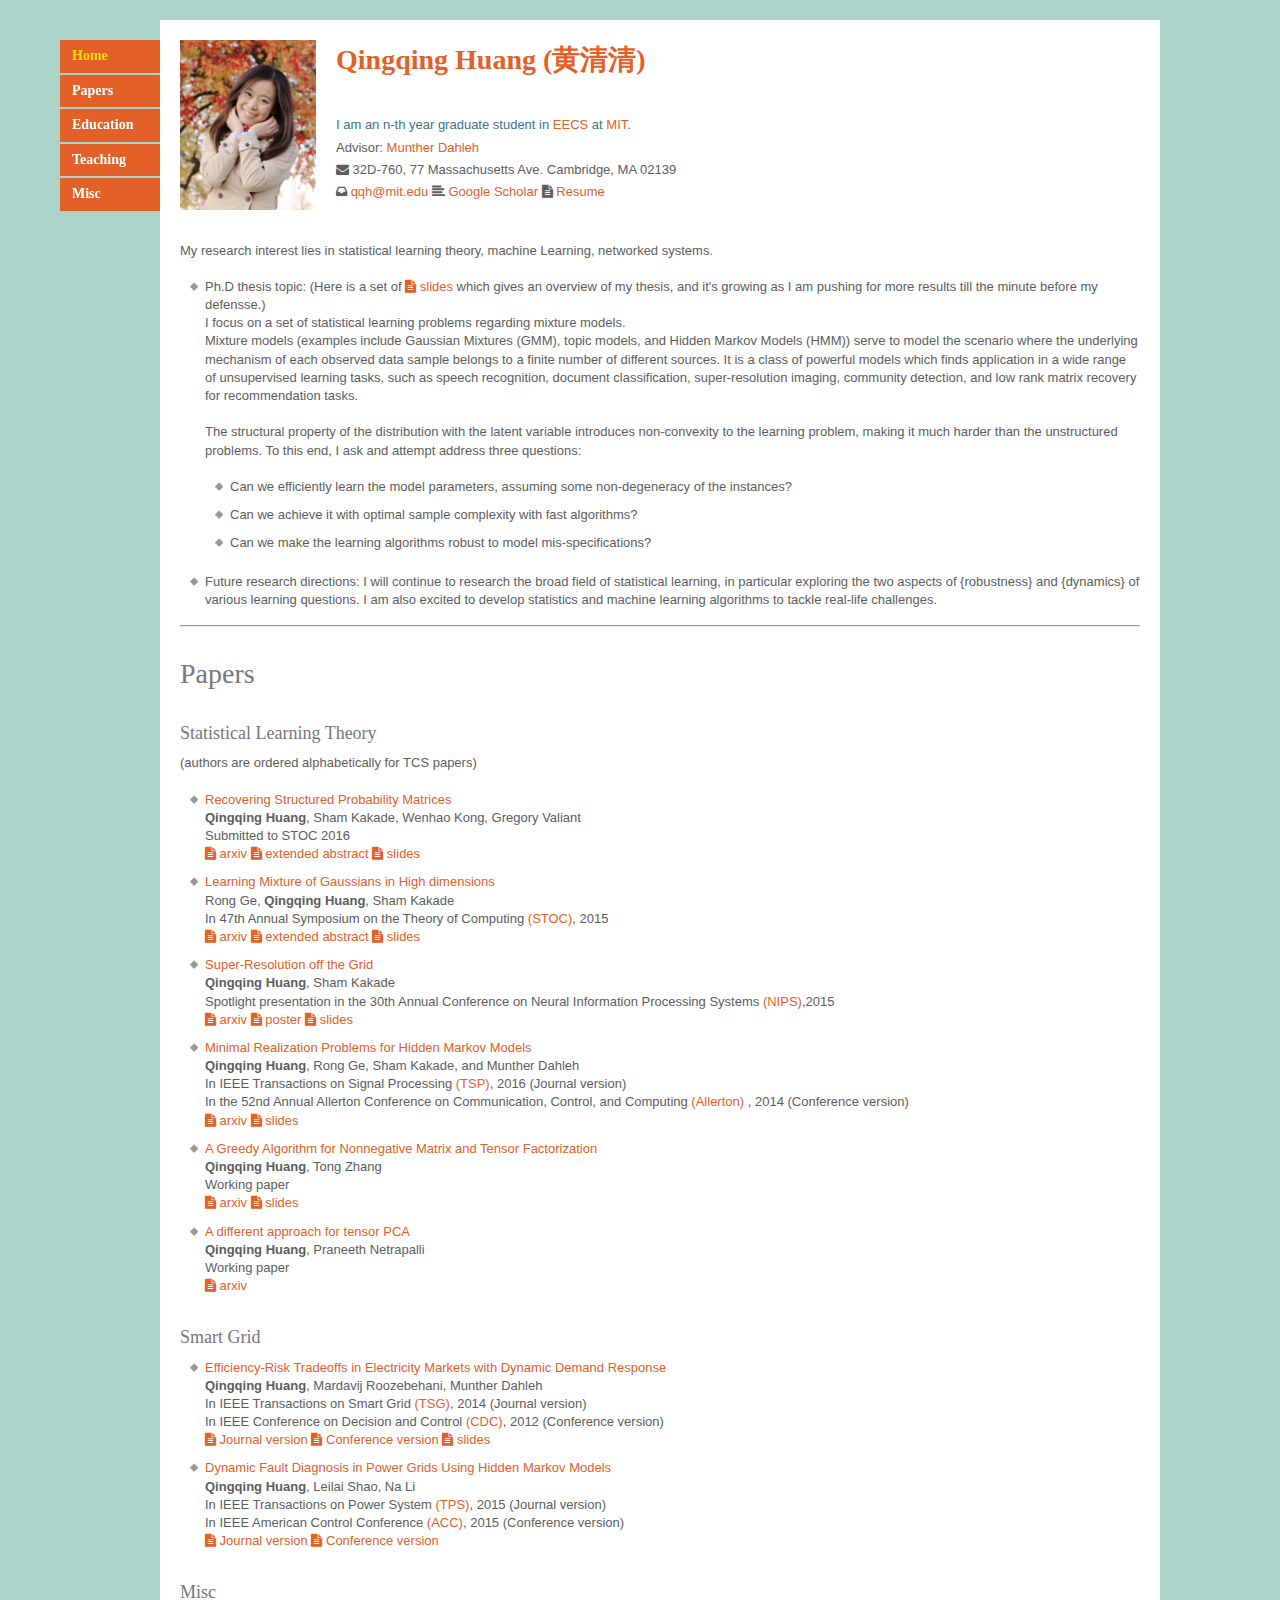
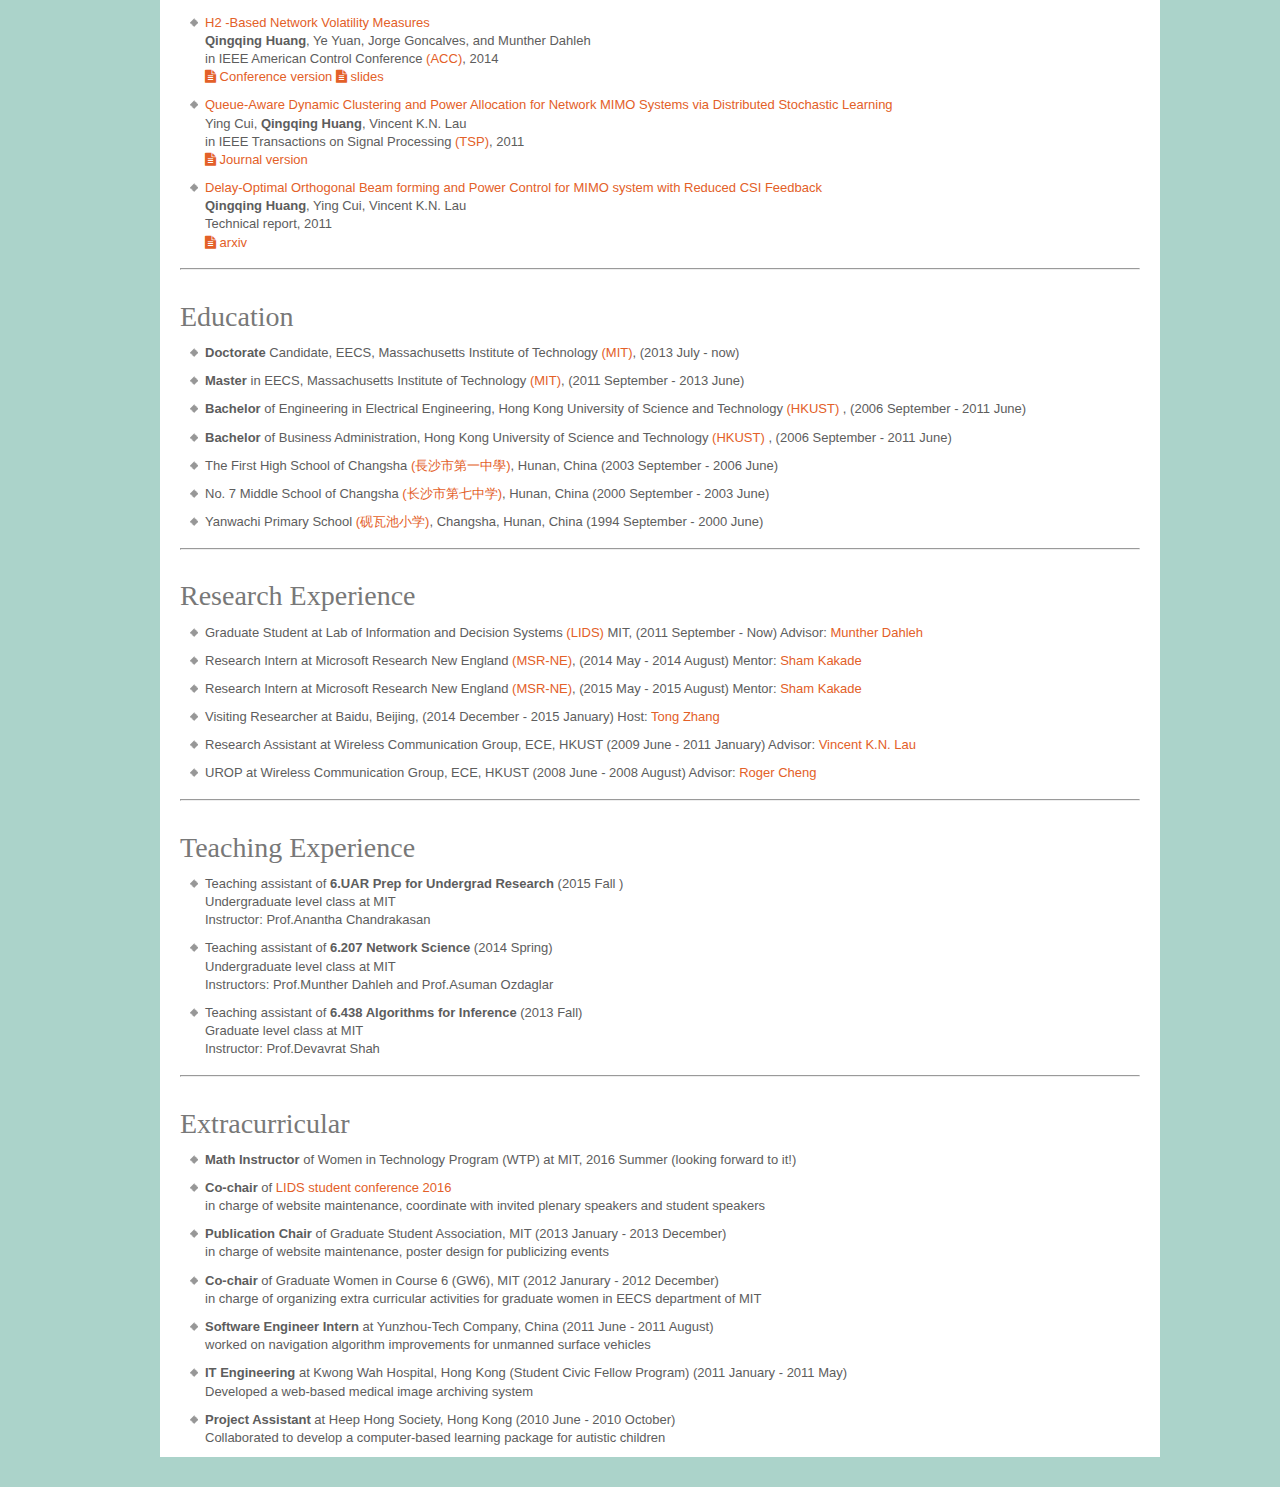
==== index.html @ 28fd4301 "q" ====
<!DOCTYPE HTML PUBLIC "-//W3C//DTD HTML 4.01//EN"
"http://www.w3.org/TR/html4/strict.dtd">
<html dir="LTR" lang="en">

<head>
<meta http-equiv="content-type" content="text/html; charset=UTF-8">
<title>Qingqing's Homepage</title>
<script type="text/javascript"></script>
<link rel="stylesheet" media="all" type="text/css"
      href="style.css">
<meta name="description" content="Qingqing Hang's homepage">
<!--[if lte IE 6]><link rel="stylesheet" media="screen" type="text/css" href="ie6.css"><![endif]-->
<link rel="stylesheet" href="https://maxcdn.bootstrapcdn.com/font-awesome/4.4.0/css/font-awesome.min.css">
</head>

<body>

<ol id="nav">
    <li><a class="selected" href="./index.html" title="Home">Home</a></li>
    <!-- <li><a href="#res" title="Research Interests">Research</a></li> -->
    <li><a href="#pub" title="Papers">Papers</a></li>
    <li><a href="#edu" title="Education">Education</a></li>
    <!--li><a href="#research" title="Research">Research</a></li-->
    <li><a href="#tea" title="Teaching">Teaching</a></li>
    <li><a href="#misc" title="misc">Misc</a></li>
</ol>

<div id="wrapper">

<div id="content">
  <a href="./img/mu-photo.jpg"><img id="head_photo" src="./img/mu-photo.jpg"/></a>

<div id="person_intro">
  <h1 id="name"><a href="http://qingqinghuang.github.io/" title="Qingqing's homepage"> Qingqing
	  Huang (黄清清) </a></h1>
  <br>
  </br>
<p>      <em> I am an n-th year graduate student in
  <a href="http://www.eecs.mit.edu">EECS</a> at
  <a href="http://web.mit.edu/">MIT</a>.
</em>
</p>
<p> Advisor: <a href="https://dahleh.lids.mit.edu/">Munther Dahleh</a>
<p> <i class="fa fa-envelope"></i> 32D-760, 77 Massachusetts Ave. Cambridge, MA 02139</p>
<p>
  <i class="fa fa-inbox"></i> <a href="mailto:qqh@mit.edu">qqh@mit.edu</a>
  <i class="fa fa-align-left"></i>
  <a href="https://scholar.google.com/citations?hl=en&user=yq90c58AAAAJ&view_op=list_works&sortby=pubdate">Google Scholar</a>
  <i class= "fa fa-file-text"></i>
  <a href="files/qq-cv-long-version.pdf">Resume</a>
  <br>
  <br>
  <!--i class="fa fa-github"></i> <a href="https://github.com/mli">Github</a-->
  <!--i class="fa fa-weibo"></i> <a href="http://weibo.com/mli65"> weibo</a-->
</p>
</div>

<div id="clear"></div>

<!--a name="about"></a>
    <h1> About me </h1-->

<div id="about">
   <br>
    My research interest lies in statistical learning theory, machine Learning, networked systems.
    <br><br>
    <ul>
<li>
Ph.D thesis topic:  (Here is a  set of <a href="files/qq_2016_specMix_slides.pdf">
      <i class="fa fa-file-text"></i> slides
    </a> which gives an overview of my thesis, and it's growing as I am pushing for more
    results till the minute before my defensse.)
 <br>
I focus on a set of statistical learning problems regarding mixture models.
 <br>
  Mixture models (examples include Gaussian Mixtures (GMM), topic models, and Hidden
  Markov Models (HMM)) serve to model the scenario where the underlying mechanism of each
  observed data sample belongs to a finite number of different sources.

  It is a class of powerful models which finds application in a wide range of unsupervised
  learning tasks, such as speech recognition, document classification, super-resolution
  imaging, community detection, and low rank matrix recovery for recommendation tasks.

<br><br>
  The structural property of the distribution with the latent variable introduces
  non-convexity to the learning problem, making it much harder than the unstructured
  problems.
To this end, I ask and attempt address three questions:
<ul>
  <br>
<li>Can we efficiently learn the model parameters, assuming some non-degeneracy of the instances?
  <li>Can we achieve it with optimal sample complexity with fast algorithms?
    <li>Can we make the learning algorithms robust to model mis-specifications?
</ul>

<li>
  Future research directions: I will continue to research the broad field of statistical learning,
  in particular exploring the two aspects of {robustness} and {dynamics} of various learning
  questions.  I am also excited to develop statistics and machine learning algorithms to tackle
  real-life challenges.
</ul>

</div>

<hr>


<a name="pub"></a>
<div id="publication">


<h1>Papers</h1>
<h2>Statistical Learning Theory</h2>
(authors are ordered alphabetically for TCS papers)

<br> <br>

<ul>
  <li>
    <a href="http://arxiv.org/">
     Recovering Structured Probability Matrices
    </a>
    <br>
    <b>Qingqing Huang</b>, Sham Kakade, Wenhao Kong, Gregory Valiant
    <br>
    Submitted to STOC 2016
    <br>
    <a href="files/rank_main_arxiv.pdf">
      <i class="fa fa-file-text"></i> arxiv
    </a>
    <a href="files/rank2-no-appendix.pdf">
      <i class="fa fa-file-text"></i> extended abstract
    </a>
    <a href="http://arxiv.org/abs/">
      <i class="fa fa-file-text"></i> slides
    </a>
  </li>

  <li>
    <a href="http://dl.acm.org/authorize.cfm?key=N98663">
     Learning Mixture of Gaussians in High dimensions
    </a>
    <br>
    Rong Ge, <b>Qingqing Huang</b>, Sham Kakade
    <br>
    In 47th Annual Symposium on the Theory of Computing <a href="http://acm-stoc.org/stoc2015/toc.html">(STOC)</a>, 2015
    <br>
    <a href="http://arxiv.org/abs/1503.00424">
      <i class="fa fa-file-text"></i> arxiv
    </a>
    <a href="files/gmm-stoc-camera.pdf">
      <i class="fa fa-file-text"></i> extended abstract
    </a>

    <a href="files/stoc-slides-gmm.pdf">
      <i class="fa fa-file-text"></i> slides
    </a>

  </li>

  <li>
    <a href="https://nips.cc/Conferences/2015/AcceptedPapers">
   Super-Resolution off the Grid
    </a>
    <br>
    <b>Qingqing Huang</b>, Sham Kakade
    <br>
    Spotlight presentation in the 30th Annual Conference on Neural Information Processing
    Systems <a href="https://nips.cc/Conferences/2016">(NIPS)</a>,2015
    <br>
    <a href="http://arxiv.org/abs/1509.07943">
      <i class="fa fa-file-text"></i> arxiv
    </a>
    <a href="files/NIPS_2015_Poster.pdf">
      <i class="fa fa-file-text"></i> poster
    </a>
    <a href="files/2015nips_slides.pdf">
      <i class="fa fa-file-text"></i> slides
    </a>
  </li>

  <li>
    <a href="http://ieeexplore.ieee.org/xpls/abs_all.jsp?arnumber=7028428&tag=1">
    Minimal Realization Problems for Hidden Markov Models
    </a>
    <br>
    <b>Qingqing Huang</b>, Rong Ge,  Sham Kakade, and Munther Dahleh
    <br>
        In IEEE Transactions on Signal
        Processing <a href="http://ieeexplore.ieee.org/xpl/RecentIssue.jsp?punumber=78">(TSP)</a>,
        2016 (Journal version)
<br>
     In the 52nd Annual Allerton Conference on Communication, Control, and
     Computing <a href="https://conf.papercept.net/conferences/scripts/rtf/ALLER14_ProgramAtAGlanceWeb.html">(Allerton)
     </a>, 2014 (Conference version)
    <br>
    <a href="http://arxiv.org/abs/1411.3698">
      <i class="fa fa-file-text"></i> arxiv
    </a>
    <a href="files/hmm_slides_v5_for_qq_short_pdf.pdf">
      <i class="fa fa-file-text"></i> slides
    </a>
  </li>

 <li>
    <a href="https://arxiv.org/">
    A Greedy Algorithm for Nonnegative Matrix and Tensor Factorization
    </a>
    <br>
    <b>Qingqing Huang</b>, Tong Zhang
    <br>
    Working paper
    <br>
    <a href="http://arxiv.org/abs/">
      <i class="fa fa-file-text"></i> arxiv
    </a>
    <a href="files/greedy-NMF-lids-split-anim.pdf">
      <i class="fa fa-file-text"></i> slides
    </a>
  </li>

  <li>
    <a href="https://arxiv.org/">
    A different approach for tensor PCA
    </a>
    <br>
    <b>Qingqing Huang</b>, Praneeth Netrapalli
    <br>
    Working paper
    <br>
    <a href="http://arxiv.org/abs/">
      <i class="fa fa-file-text"></i> arxiv
    </a>
  </li>

</ul>


<h2> Smart Grid </h2>
<ul>

 <li>
    <a href="http://arxiv.org/abs/1209.0229">
    Efficiency-Risk Tradeoffs in Electricity Markets with Dynamic Demand Response
    </a>
    <br>
    <b>Qingqing Huang</b>, Mardavij Roozebehani, Munther Dahleh
    <br>
    In  IEEE Transactions on Smart Grid <a href="http://ieeexplore.ieee.org/xpl/RecentIssue.jsp?punumber=5165411">(TSG)</a>, 2014 (Journal version)
    <br>
    In IEEE Conference on Decision and Control <a href="http://www.ieeecss.org/CAB/conferences/cdc2012/">(CDC)</a>, 2012 (Conference version)
    <br>
    <a href="http://ieeexplore.ieee.org/xpl/articleDetails.jsp?arnumber=6965601&newsearch=true&queryText=Qingqing%20Huang">
      <i class="fa fa-file-text"></i> Journal version
    </a>
    <a href="http://ieeexplore.ieee.org/xpl/articleDetails.jsp?arnumber=6426021&newsearch=true&queryText=Qingqing%20Huang">
      <i class="fa fa-file-text"></i> Conference version
    </a>
    <a href="files/cdc2012_tradeoff_modified_2013_oct.pdf">
      <i class="fa fa-file-text"></i> slides
    </a>
  </li>

<li>
    <a href="http://ieeexplore.ieee.org/xpl/articleDetails.jsp?arnumber=7177136&newsearch=true&queryText=Qingqing%20Huang">
    Dynamic Fault Diagnosis in Power Grids Using Hidden Markov Models
    </a>
    <br>
    <b>Qingqing Huang</b>, Leilai Shao, Na Li
    <br>
    In  IEEE Transactions on Power System <a href="http://ieeexplore.ieee.org/xpl/RecentIssue.jsp?punumber=59">(TPS)</a>, 2015 (Journal version)
    <br>
    In IEEE American Control Conference <a href="http://acc2015.a2c2.org/">(ACC)</a>, 2015 (Conference version)
    <br>
    <a href="http://ieeexplore.ieee.org/xpl/articleDetails.jsp?arnumber=7177136&newsearch=true&queryText=Qingqing%20Huang">
      <i class="fa fa-file-text"></i> Journal version
    </a>
    <a href="http://ieeexplore.ieee.org/xpls/abs_all.jsp?arnumber=7172125&tag=1">
      <i class="fa fa-file-text"></i> Conference version
    </a>
  </li>
</ul>

<h2> Misc </h2>
<ul>
<li>
    <a href="http://ieeexplore.ieee.org/xpls/abs_all.jsp?arnumber=6859249">
    H2 -Based Network Volatility Measures
    </a>
    <br>
    <b>Qingqing Huang</b>, Ye Yuan, Jorge Goncalves, and Munther Dahleh
    <br>
    in  IEEE American Control Conference <a href="http://acc2014.a2c2.org/"> (ACC)</a>, 2014
    <br>
    </a>
    <a href="http://ieeexplore.ieee.org/xpls/abs_all.jsp?arnumber=6859249">
      <i class="fa fa-file-text"></i> Conference version
    </a>
    <a href="files/H2_informs_presen_v1.pdf">
      <i class="fa fa-file-text"></i> slides
    </a>
  </li>

<li>
    <a href="http://ieeexplore.ieee.org/xpl/RecentIssue.jsp?punumber=78">
    Queue-Aware Dynamic Clustering and Power Allocation for Network MIMO Systems via Distributed Stochastic Learning
    </a>
    <br>
    Ying Cui, <b>Qingqing Huang</b>, Vincent K.N. Lau
    <br>
    in  IEEE Transactions on Signal Processing  <a href="http://ieeexplore.ieee.org/xpl/RecentIssue.jsp?punumber=78"> (TSP)</a>, 2011
    <br>
    <a href="http://ieeexplore.ieee.org/xpl/articleDetails.jsp?arnumber=5658162&newsearch=true&queryText=Qingqing%20Huang">
      <i class="fa fa-file-text"></i> Journal version
    </a>
  </li>

<li>
    <a href="https://arxiv.org/">
    Delay-Optimal Orthogonal Beam forming and Power Control for MIMO system with Reduced CSI Feedback
    </a>
    <br>
    <b>Qingqing Huang</b>, Ying Cui, Vincent K.N. Lau
    <br>
    Technical report, 2011
    <br>
    <a href="https://arxiv.org/">
      <i class="fa fa-file-text"></i> arxiv
    </a>
  </li>

</ul>
</div>

<!--%%%%%%%%%%%%%%%%%%%%%%%%%%%%%%-->
<hr>
<a name="edu"></a>
<div id="edu">
  <h1>Education</h1>

<ul>
<li> <b>Doctorate</b> Candidate, EECS, Massachusetts Institute of
Technology <a href="http://web.mit.edu/">(MIT)</a>, (2013 July - now) </li>
<li> <b>Master</b> in EECS,  Massachusetts Institute of Technology <a href="http://web.mit.edu/">(MIT)</a>, (2011 September -  2013 June) </li>
<li> <b>Bachelor</b> of Engineering in Electrical Engineering, Hong Kong University of Science and
  Technology <a href="http://www.ust.hk/">(HKUST) </a>, (2006 September - 2011 June) </li>
<li> <b>Bachelor</b> of Business Administration, Hong Kong University of Science and
  Technology <a href="http://www.ust.hk/">(HKUST) </a>, (2006 September - 2011 June) </li>
<li> The First High School of
Changsha <a href="https://en.wikipedia.org/wiki/First_High_School_of_Changsha">(長沙市第一中學)</a>,
Hunan, China (2003 September - 2006 June) </li>
<li> No. 7 Middle School of
Changsha <a href="http://baike.baidu.com/link?url=Zm100VGWMUFw_1aSWpwnxsl2UE1ACDmVEV5lnUfFij1FzQ8gryQTc6umRkgSWMKjh9SNosDqnogUpIvas8oL0q">(长沙市第七中学)</a>, Hunan, China (2000 September - 2003 June) </li>
<li> Yanwachi Primary
    School <a href="http://baike.baidu.com/link?url=tQRfsB8DYQ25FQWOVFQgCIwB8uKXf5atN0h38_9xCYa3HZNQPXxjYbVwkDiTAWwDlWBhxMaJGAJ9Ppos20b4xq">(砚瓦池小学)</a>, Changsha, Hunan, China (1994 September - 2000 June)</li>
</ul>


</div>


<hr>
<a name="research"></a>
<div id="research">
<h1>Research Experience</h1>
<ul>
  <li> Graduate Student at Lab of Information and Decision Systems <a href="https://lids.mit.edu/">(LIDS)</a> MIT, (2011
  September - Now) Advisor: <a href="https://dahleh.lids.mit.edu/">Munther Dahleh</a></li>
  <li> Research Intern at Microsoft Research New
 England <a href="http://research.microsoft.com/en-us/labs/newengland/">(MSR-NE)</a>, (2014 May -
 2014 August) Mentor: <a href= "http://homes.cs.washington.edu/~sham/"> Sham Kakade </a> </li>
  <li> Research Intern at Microsoft Research New
 England <a href="http://research.microsoft.com/en-us/labs/newengland/">(MSR-NE)</a>, (2015 May -
 2015 August) Mentor: <a href= "http://homes.cs.washington.edu/~sham/"> Sham Kakade </a> </li>
  <li> Visiting Researcher at Baidu, Beijing, (2014 December - 2015 January)
  Host: <a href="http://www.stat.rutgers.edu/home/tzhang/">Tong Zhang</a> </li>
  <li> Research Assistant at Wireless Communication Group, ECE, HKUST (2009 June - 2011 January) Advisor:
  <a href="http://www.ee.ust.hk/~eeknlau/HKUST-Office-HomePage/HKUST_Home.html">Vincent K.N. Lau </a>  </li>
  <li> UROP at Wireless Communication Group, ECE, HKUST (2008 June - 2008 August) Advisor:
  <a href="http://www.ece.ust.hk/ece.php/profile/facultydetail/eecheng">Roger Cheng </a>  </li>
</ul>
</div>


<hr>
<a name="tea"></a>
<div id="teaching">
    <h1>Teaching Experience</h1>

    <ul>
      <li>
       Teaching assistant of <b>6.UAR Prep for Undergrad Research</b> (2015 Fall )
       <br>
       Undergraduate level class at MIT
       <br>
       Instructor: Prof.Anantha Chandrakasan
      </li>

      <li>
       Teaching assistant of <b>6.207 Network Science</b> (2014 Spring)
       <br>
       Undergraduate level class at MIT
       <br>
       Instructors:  Prof.Munther Dahleh and Prof.Asuman Ozdaglar
      </li>

      <li>
        Teaching assistant of <b>6.438 Algorithms for Inference</b> (2013 Fall)
        <br>
       Graduate level class at MIT
       <br>
       Instructor: Prof.Devavrat Shah
      </li>

      </li>
    </ul>
    <div id="clear"></div>
</div>


<hr>
<a name="misc"></a>
<div id="misc">
<h1>Extracurricular</h1>
<ul>
  <li> <b>Math Instructor </b> of Women in Technology Program (WTP) at MIT, 2016 Summer (looking
    forward to it!)
    </li>
  <li> <b>Co-chair</b> of <a href="http://lidsconf.mit.edu/2016/">LIDS student conference 2016</a>
  <br> in charge of website maintenance, coordinate with invited plenary speakers and student
  speakers
   </li>
  <li> <b>Publication Chair</b> of Graduate Student Association, MIT (2013 January - 2013 December)
    <br>
    in charge of website maintenance, poster design for publicizing events
  </li>
  <li>
    <b>Co-chair</b> of Graduate Women in Course 6 (GW6), MIT (2012 Janurary - 2012 December)
    <br>
    in charge of organizing extra curricular activities for graduate women in EECS department of MIT
  </li>
  <li>
    <b>Software Engineer Intern</b> at  Yunzhou-Tech Company, China (2011 June - 2011 August)
    <br>
   worked on navigation algorithm improvements for unmanned surface vehicles
  </li>
  <li>
    <b>IT Engineering</b> at Kwong Wah Hospital, Hong Kong (Student Civic Fellow Program) (2011 January - 2011 May)
    <br>
    Developed a web-based medical image archiving system
  </li>
  <li>
    <b>Project Assistant</b> at Heep Hong Society, Hong Kong (2010 June - 2010 October)
   <br>
    Collaborated to develop a computer-based learning package for autistic children
</li>
</ul>
</div>



</div>

</body>
</html>
---- style.css ----
/* GLOBA   L TAG DECLARATIONS */
@import url(reset.css);

body {
/* background: #242D36 url(images/background.jpg) no-repeat 0 180px; */
    /* width: 1200px; */
    background: #ABD3CA;
    line-height: 1.4;
    left: 0px;
    font-family: Verdana,Helvetica, Arial, sans-serif;
    color: #5d5d5d;
    font-size: 13px;
    /* height: 2000px; */
}


em {
/*    font-weight: bold;*/
    color: #3c738c;
    font-style:normal;
}

p {
    padding: 0 0 4px 0;
}

#wrapper {
    position: absolute;
    left: 160px;
    width: 1000px;
    padding-bottom: 30px;
}

#nav {
   /* font-family: 'Lucida Grande', 'Lucida Sans Unicode', 'Lucida Sans',*/
       /* Corbel, Arial, Helvetica, sans-serif; */
    font-family: Georgia, Times, "Times New Roman", serif;
    position:  fixed;
    top: 40px;
    /* left: 860px; */
    left: 60px; 		/*1060*/
    width: 100px;
    font-size: 14px;
    font-weight: bold;
}

#nav li {
    margin-bottom: 2px;
}

#nav a {
    display: block;
    padding: 6px 12px 7px;
    color: #fff;
    background-color: #e36028;
    text-decoration: none;
}

#nav a:hover {
    color: #ffde00;
    /* background-color: #242d36 ; */
}
#nav a.selected {
    color: #ffde00;
}


/* content */
#content {
    margin-top: 20px;
    padding: 20px 20px 0px 20px;
    background-color: #fff;
}

#content a {
    background-color: #fff;
    text-decoration: none;
    color: #e36028;
}

#content a:hover {
    color: #ffde00;
    /* background-color: #2eabea; */
    background-color: #fff;
    text-decoration: underline;
}


h1, h2, h3, h4, h5, h6 {
    font-family: Georgia, Times, "Times New Roman", serif;
    color: #787878;
    font-weight: normal;
}

h1#fff {
    margin-top: 20px;
    font-size: 32px;
    /* line-height: 500px; */
    height: 30px;
    /* overflow: hidden; */
    position: absolute;
    padding: 0px 0 0 0;
}

h1#fff a {
	/* display: block; */
    /* height: 30px; */
    /* background: transparent url(img/title.png) no-repeat;% top right; */
    padding: 0 0 0 0px;
    color: #fff;

    text-decoration: none;
}

h1#name {
    font-weight: bold;
    height: 30px;
    padding: 0px 0 0 0;
}

h1 {
    font-size: 28px;
    padding: 20px 0 8px 0;
    /* margin-bottom: 3px; */
}

h2 {
    font-size: 18px;
    padding: 20px 0 8px 0;
   /* margin-bottom: 3px; */
}

#content ul {
    list-style-image:url(img/dot2.png);
    padding-left: 25px;
}

#content ul li {
    padding-bottom: 10px;
    }
#head_photo {
    padding: 0px 10px 0 0;
    height: 170px;
    float: left;
    %background: transparent url(img/head.jpg) no-repeat;
}

#person_intro {
    padding: 0px 0 0 10px;
    width : 650px;
    float:left;
}

#person_intro h1 {
    padding: 0px 0 10px;
}

#img {
    %color:#333;
    font-style:italic;
    margin: 8px 10px 0 0;
    padding: 0px 10px 2px 0px;
    float: left;
    text-align: center;
    %display: block;
}

#clear {
    clear: both;
}


#ta_course {
    float: left;
    text-align: center;
    padding: 10px 10px 10px 10px;
}


#design {
    padding: 15px 0 0 0;
    font-style:italic;
    color: #3c738c;
}

#design a {
    color: #eee;
    text-decoration: none;
}

#map {
    /* padding-top: 10px; */
    /* padding-left: 310px; */
    visibility:hidden;
}


#photowrapper {
    position: absolute;
    margin: 150px 0 0 0;
    width: 6500px;
}


#photohome {
    font-family: Georgia, Times, "Times New Roman", serif;
    font-size: 14px;
    font-weight: bold;
    position: fixed;
    width: 68px;
    top: 120px;
    left: 0px;
    /* height: 10px; */
}
#photohome a {
    text-decoration: none;
    display: block;
    padding: 5px 12px 5px;
    color: #fff;
    background-color: #3c738c;
    /* height: 4px;  */

}

#photohome a:hover {
    color: #ffde00;
    /* background-color: #242d36 ; */
}

#photo {
    color:#ccc;
    font-style:italic;
    float: left;
    text-align: right ;
}
---- ie6.css ----
/* These rules apply to Internet Explorer 6 and lower */

#wrapper {
	overflow: hidden;	
}

#photowrapper {
	/* overflow: hidden;	 */
}
/* navigation */
#nav {
  position: absolute;
}
#nav li {
	zoom: 1;
}
#nav li * {
	zoom: 1;
	margin-bottom: 0;
}
/* h1#fff span { */
/* 	overflow: hidden; */
/* } */

#photohome {
    
     position: absolute; 
     /* visibility:hidden; */
}
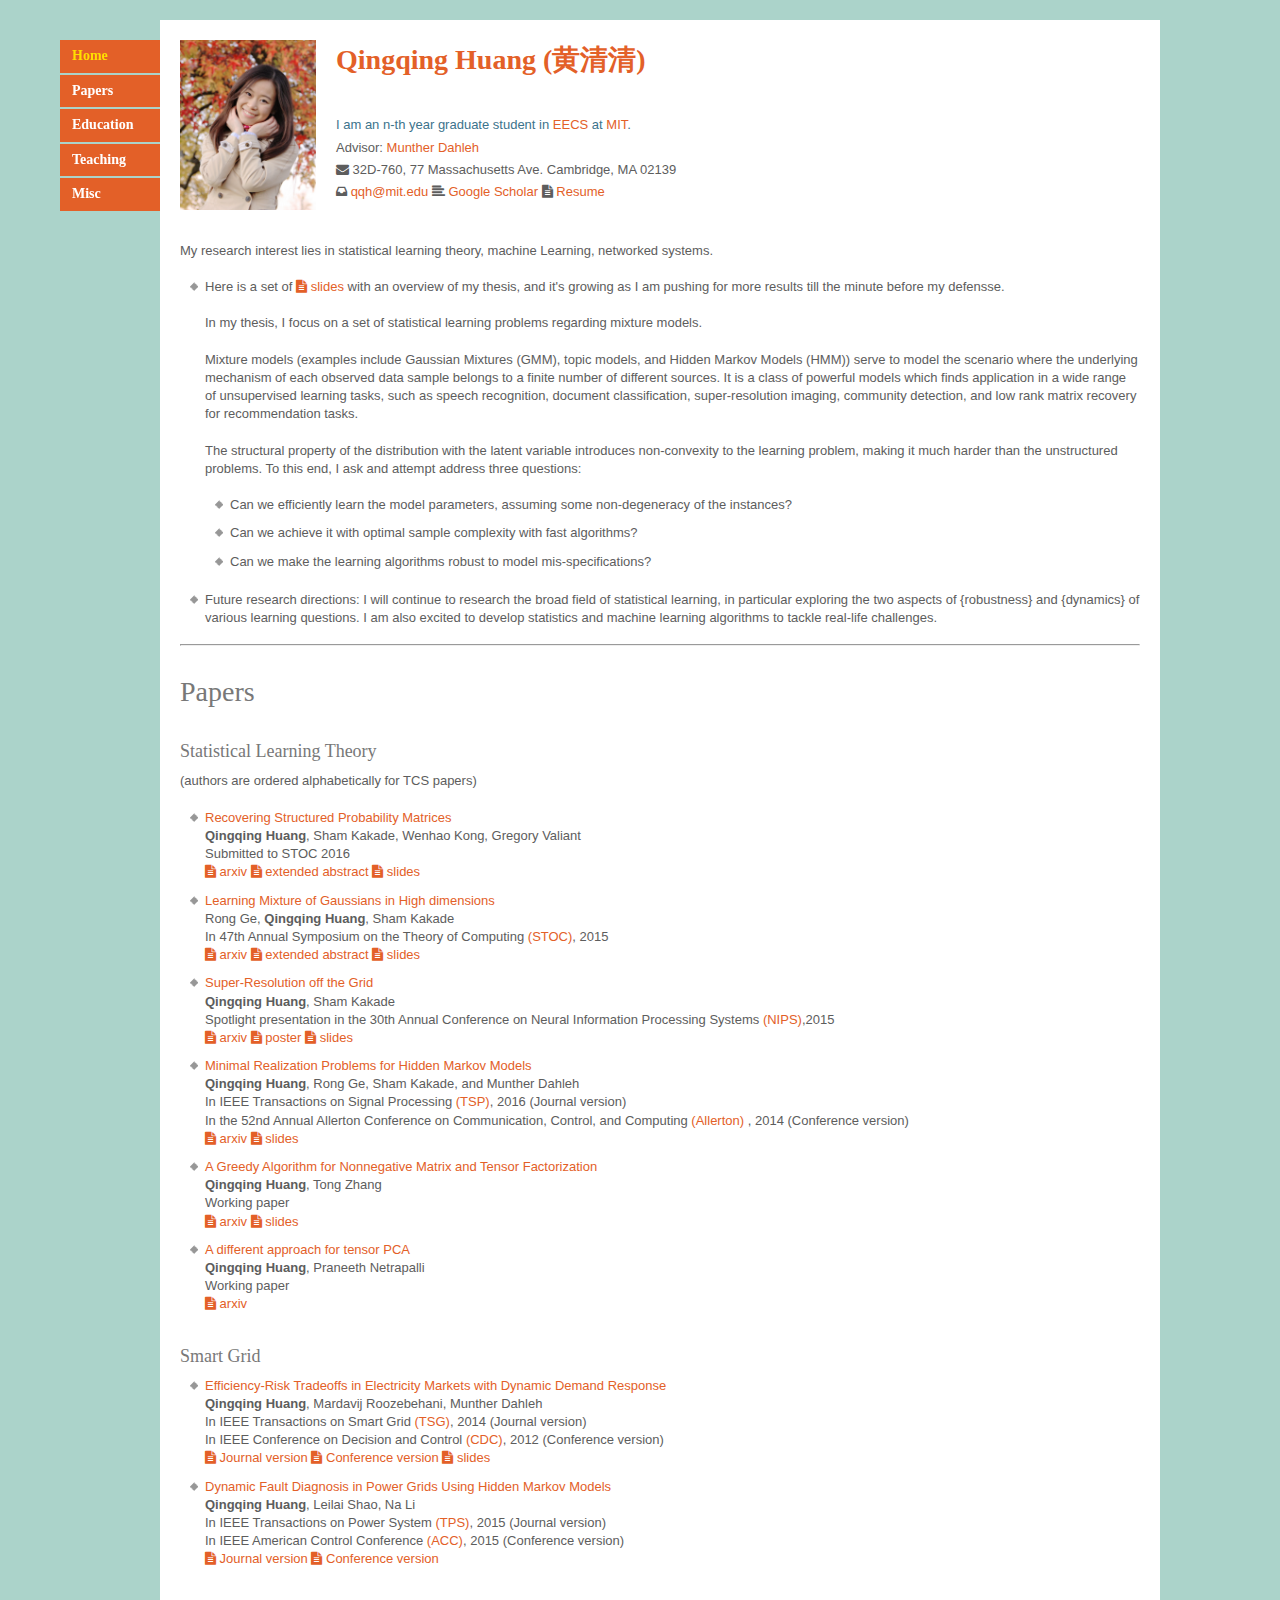
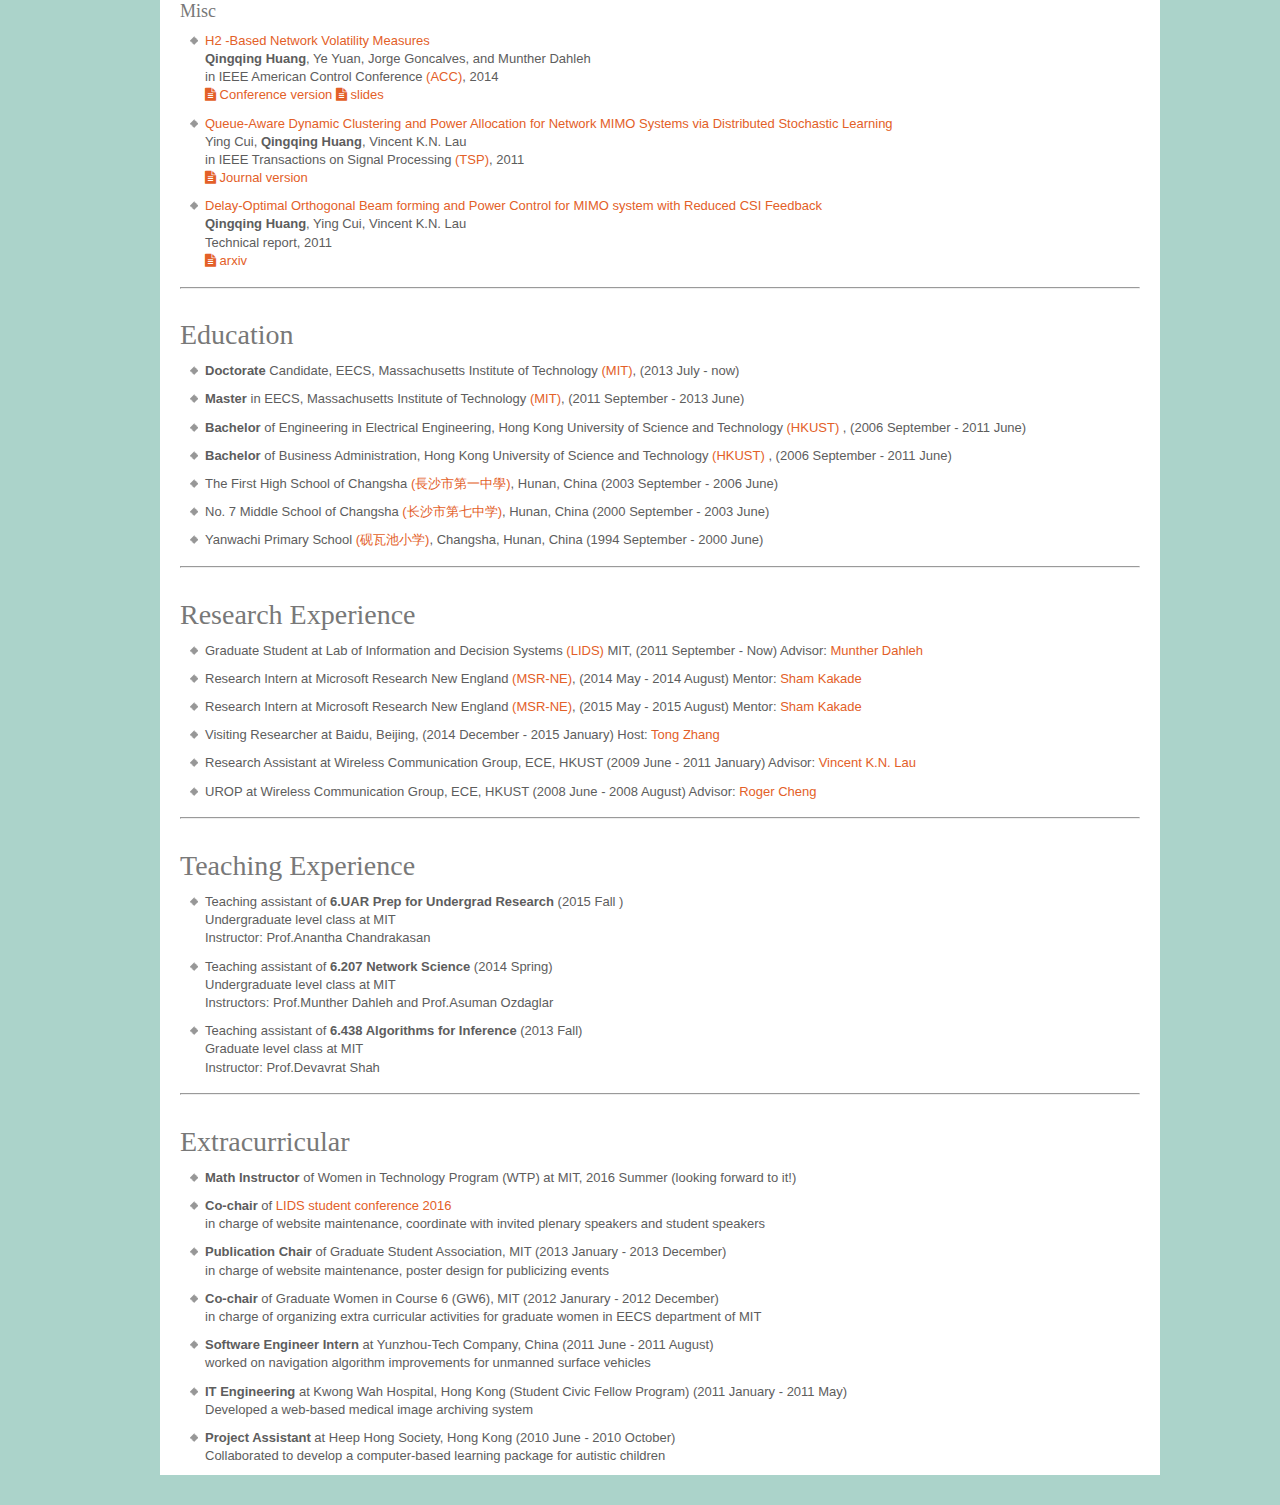
==== commit 60f3de99: "q" ====
--- a/index.html
+++ b/index.html
@@ -66,13 +66,13 @@
     <br><br>
     <ul>
 <li>
-Ph.D thesis topic:  (Here is a  set of <a href="files/qq_2016_specMix_slides.pdf">
-      <i class="fa fa-file-text"></i> slides
-    </a> which gives an overview of my thesis, and it's growing as I am pushing for more
-    results till the minute before my defensse.)
- <br>
-I focus on a set of statistical learning problems regarding mixture models.
- <br>
+Here is a  set of <a href="files/qq_2016_specMix_slides.pdf">
+      <i class="fa fa-file-text"></i> slides
+    </a> with an overview of my thesis, and it's growing as I am pushing for more results till the
+    minute before my defensse.
+ <br><br>
+In my thesis, I focus on a set of statistical learning problems regarding mixture models.
+ <br><br>
   Mixture models (examples include Gaussian Mixtures (GMM), topic models, and Hidden
   Markov Models (HMM)) serve to model the scenario where the underlying mechanism of each
   observed data sample belongs to a finite number of different sources.
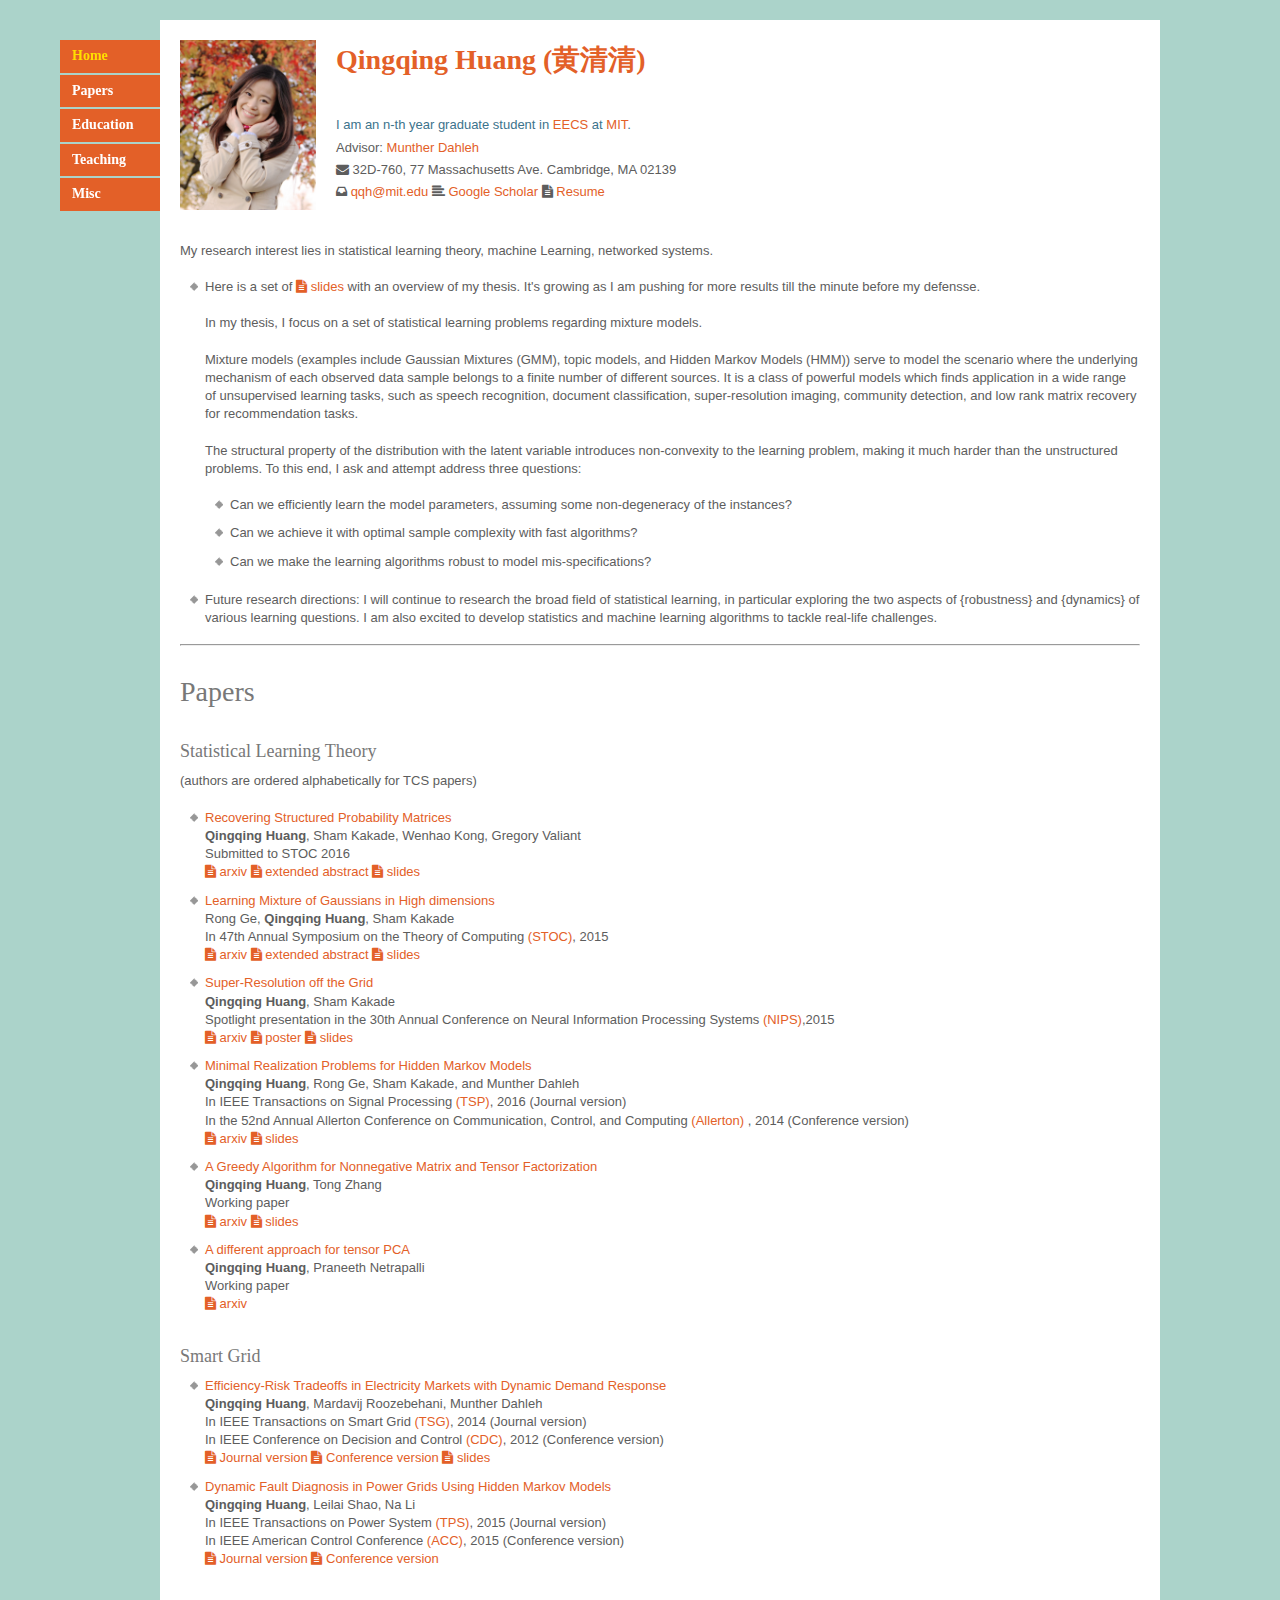
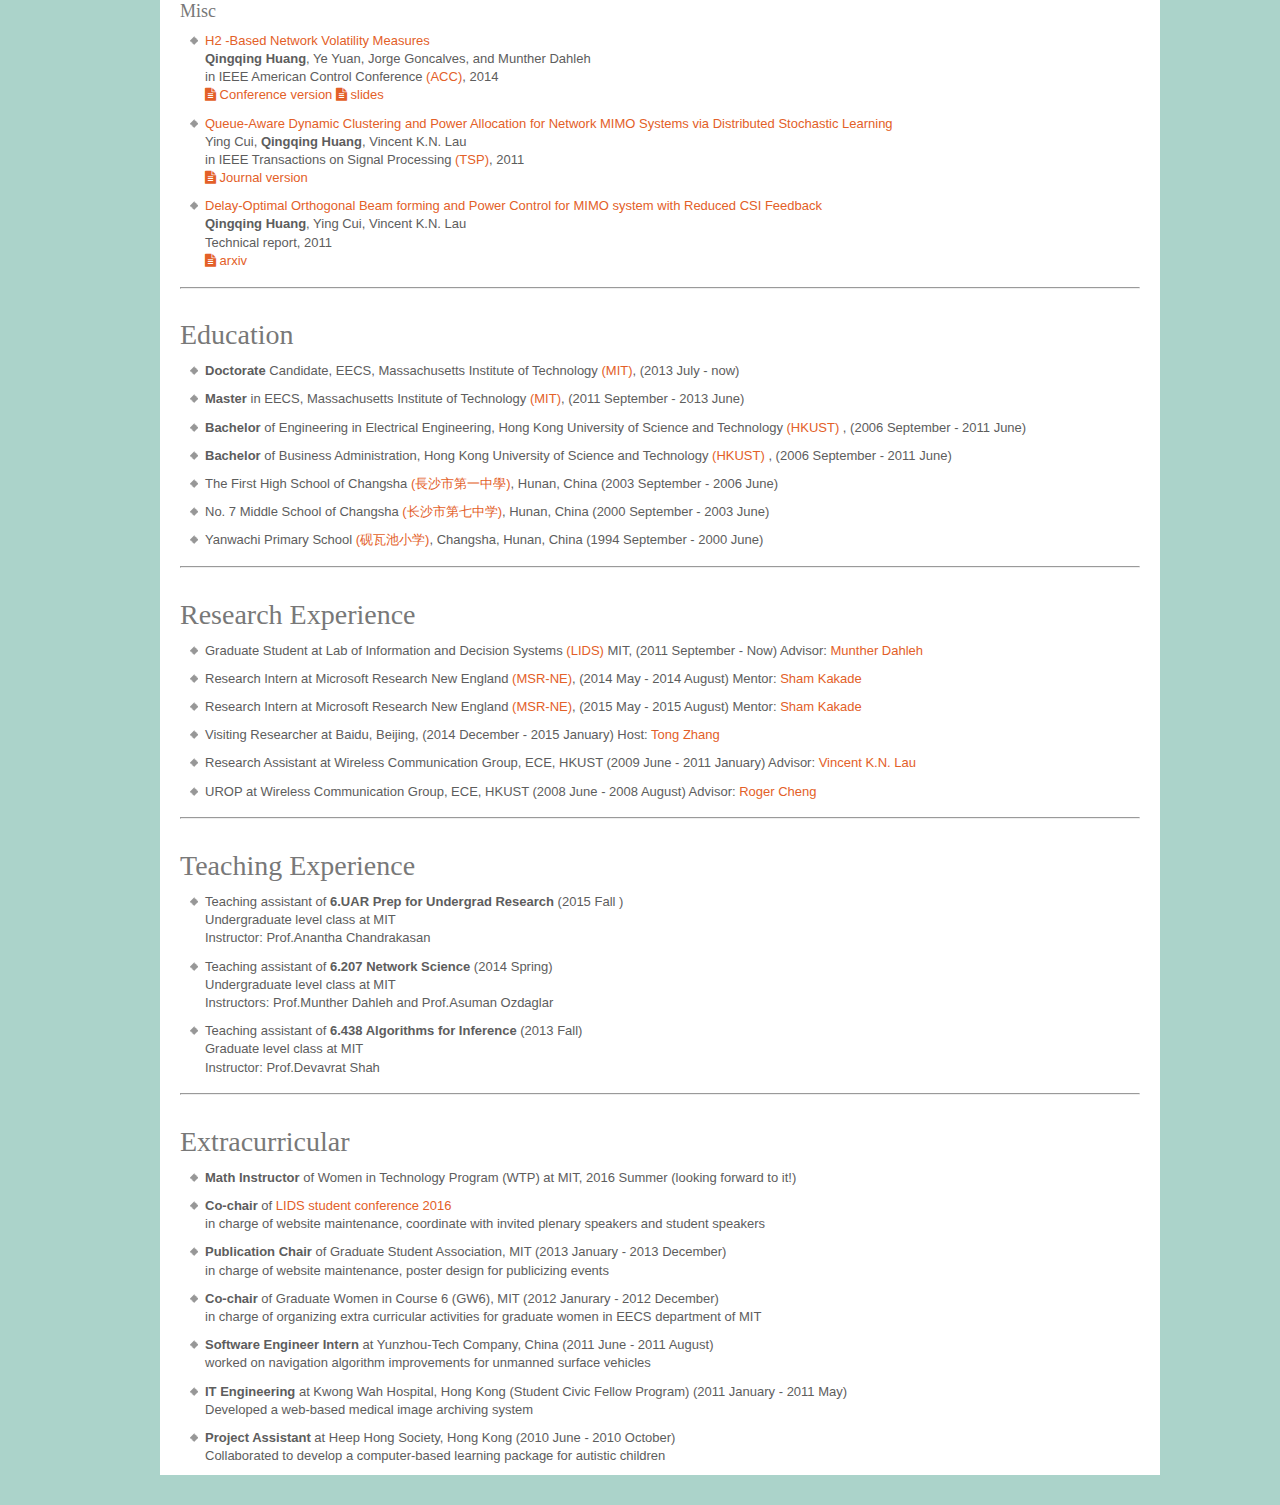
==== commit 22a2e5ba: "q" ====
--- a/index.html
+++ b/index.html
@@ -68,7 +68,7 @@
 <li>
 Here is a  set of <a href="files/qq_2016_specMix_slides.pdf">
       <i class="fa fa-file-text"></i> slides
-    </a> with an overview of my thesis, and it's growing as I am pushing for more results till the
+    </a> with an overview of my thesis. It's growing as I am pushing for more results till the
     minute before my defensse.
  <br><br>
 In my thesis, I focus on a set of statistical learning problems regarding mixture models.
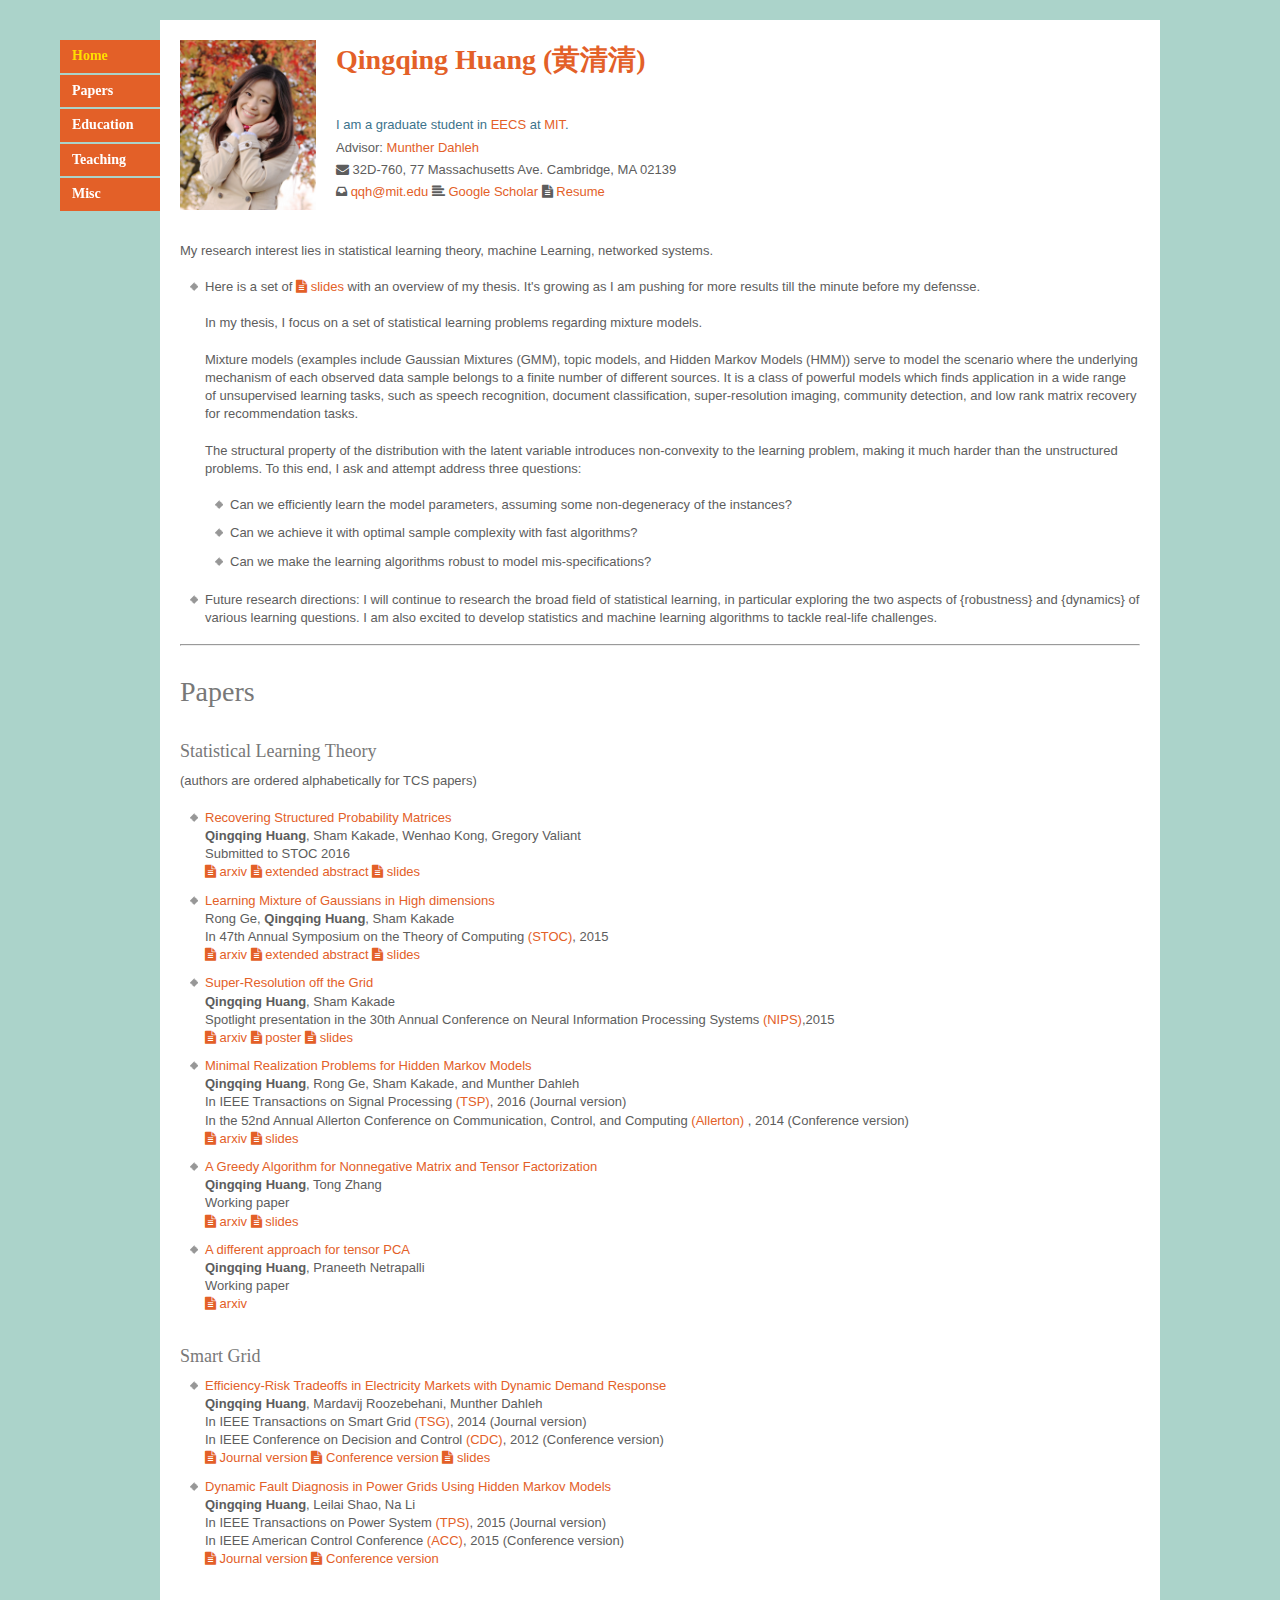
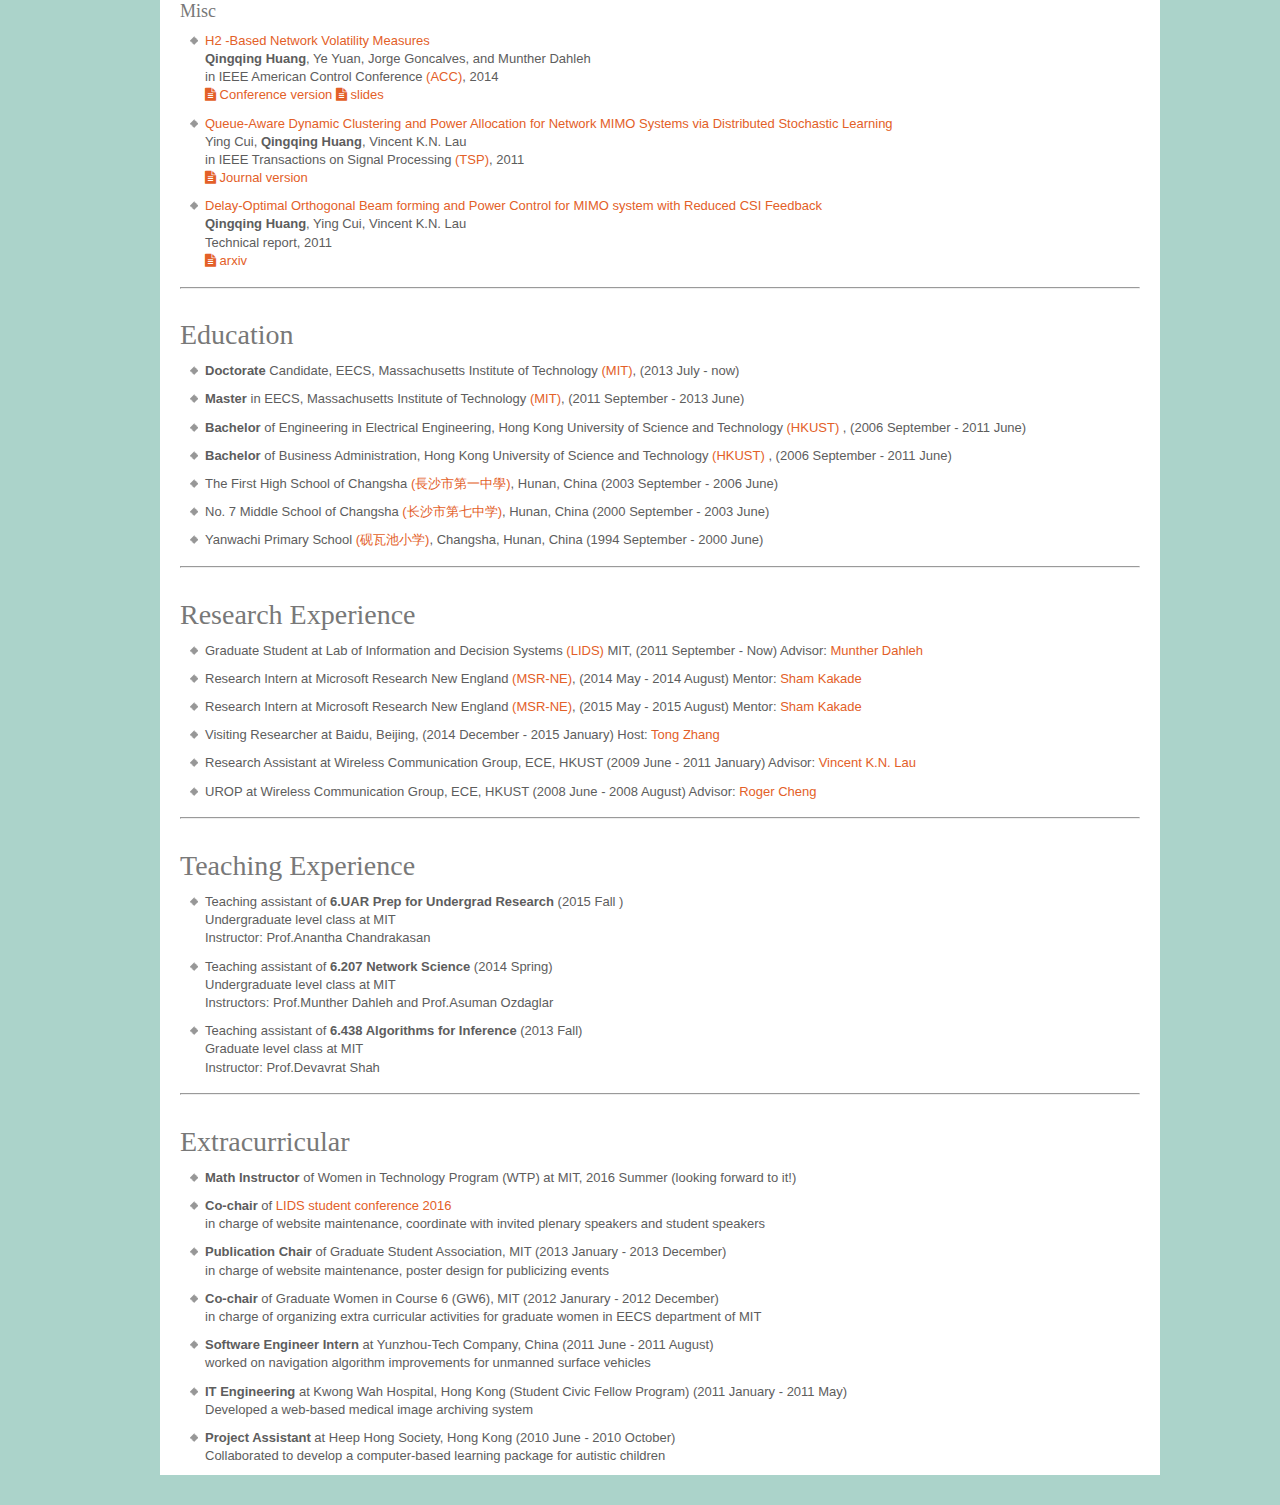
==== commit 304bb741: "Update index.html" ====
--- a/index.html
+++ b/index.html
@@ -35,7 +35,7 @@
 	  Huang (黄清清) </a></h1>
   <br>
   </br>
-<p>      <em> I am an n-th year graduate student in
+<p>      <em> I am a graduate student in
   <a href="http://www.eecs.mit.edu">EECS</a> at
   <a href="http://web.mit.edu/">MIT</a>.
 </em>
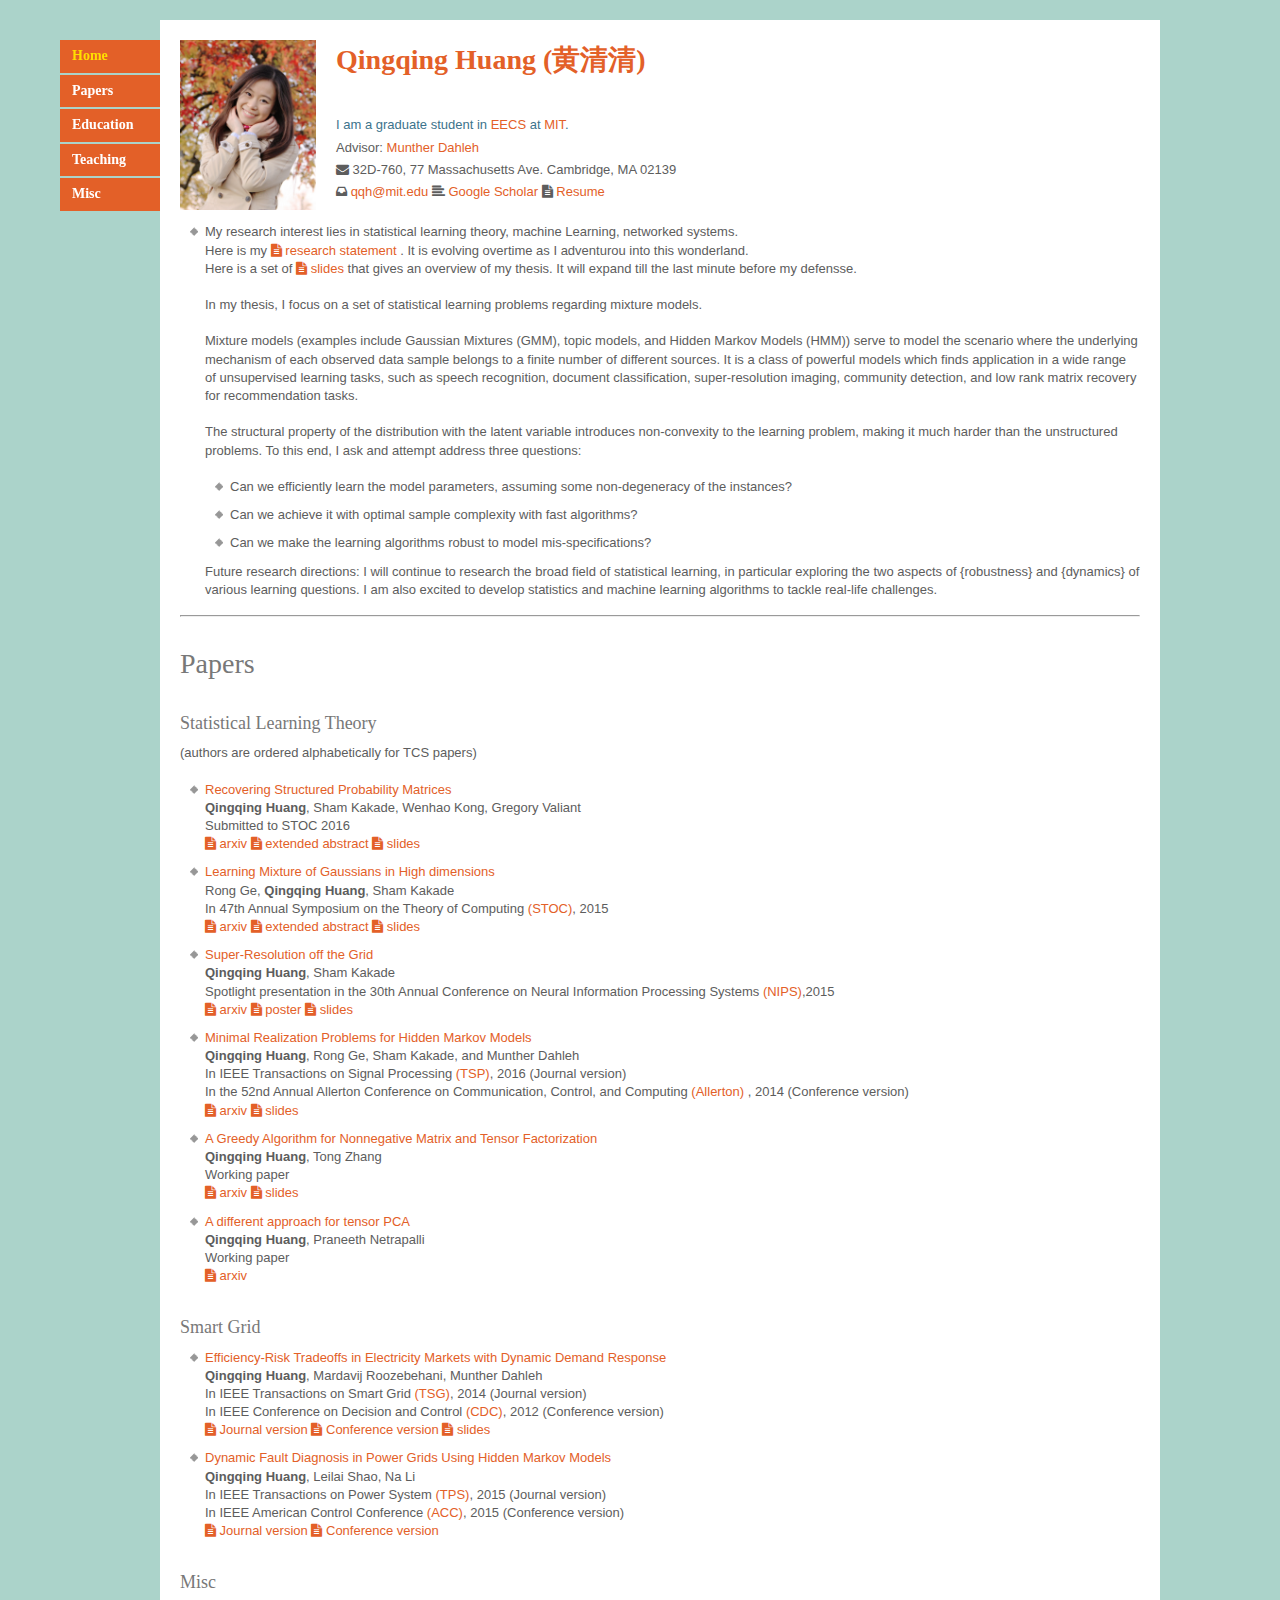
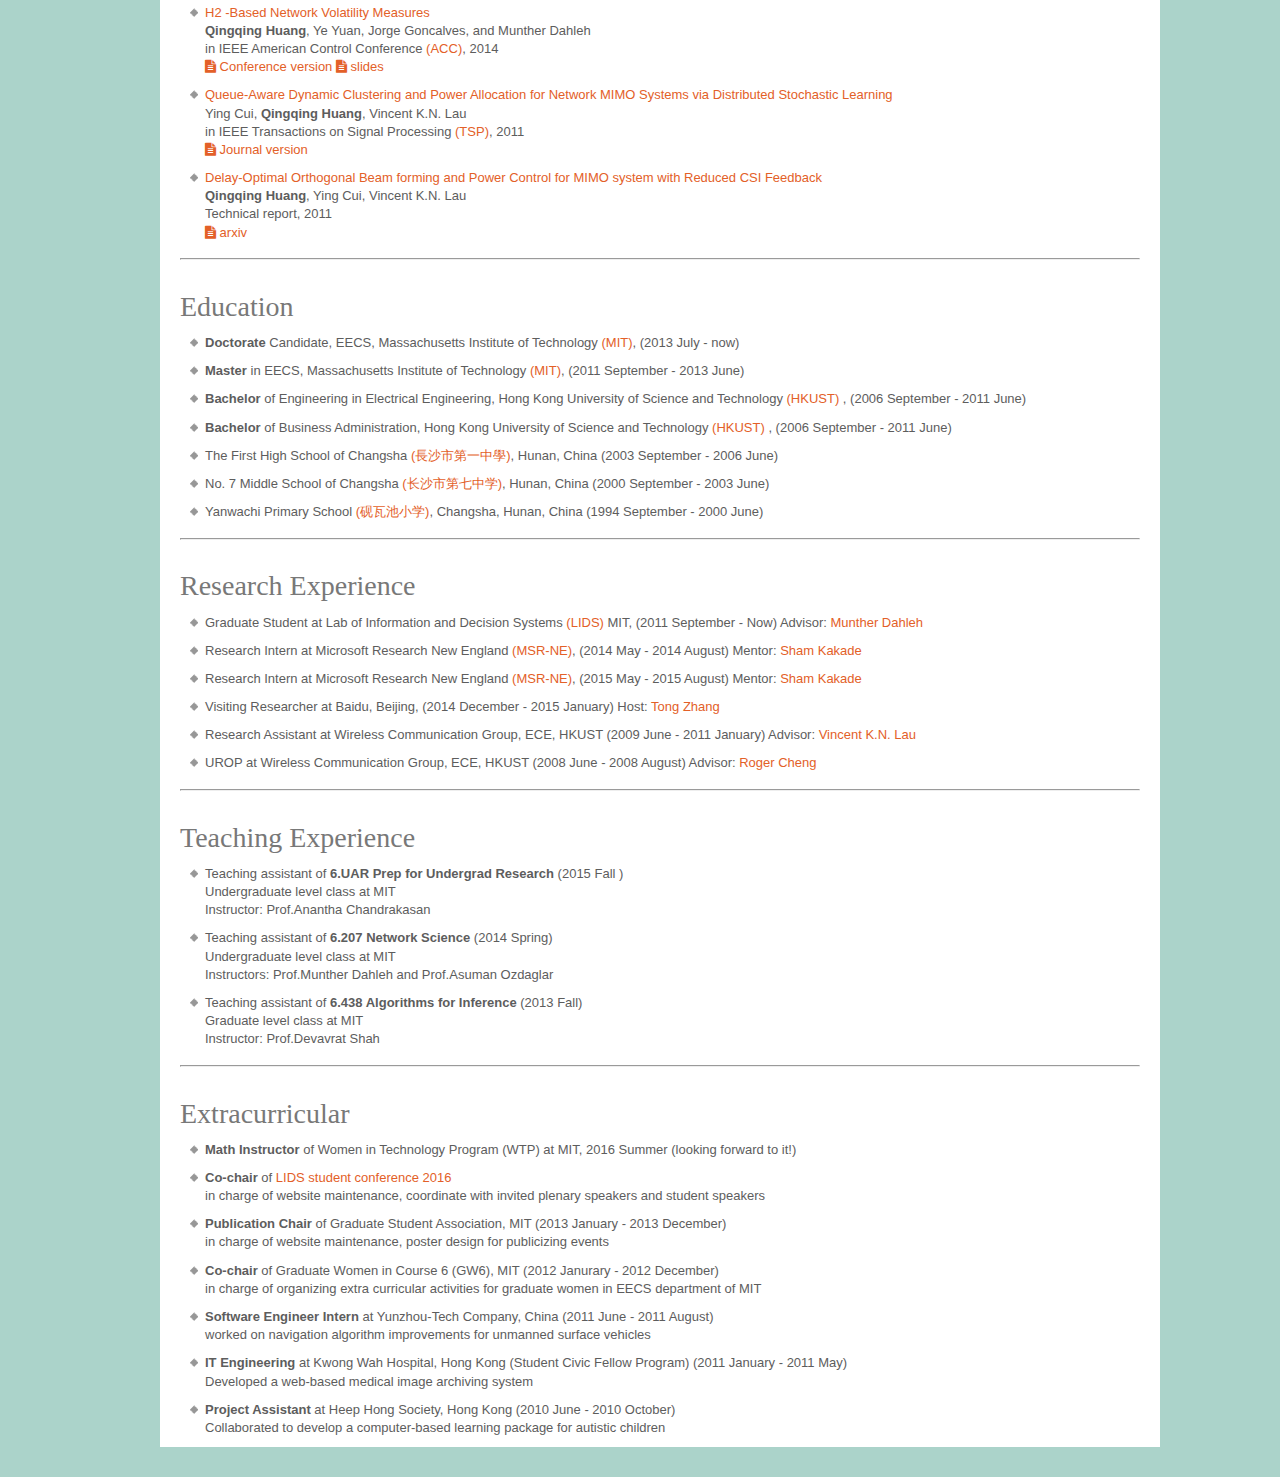
==== commit 4ca24693: "q" ====
--- a/index.html
+++ b/index.html
@@ -61,15 +61,18 @@
     <h1> About me </h1-->
 
 <div id="about">
-   <br>
-    My research interest lies in statistical learning theory, machine Learning, networked systems.
-    <br><br>
     <ul>
 <li>
-Here is a  set of <a href="files/qq_2016_specMix_slides.pdf">
-      <i class="fa fa-file-text"></i> slides
-    </a> with an overview of my thesis. It's growing as I am pushing for more results till the
-    minute before my defensse.
+   My research interest lies in statistical learning theory, machine Learning, networked systems.
+   <br>
+   Here is my  <a href="files/qq_2016researchStat.pdf">
+      <i class="fa fa-file-text"></i> research statement
+    </a>. It is evolving overtime as I adventurou into this wonderland.
+ <br>
+Here is a set of <a href="files/qq_2016_specMix_slides.pdf">
+      <i class="fa fa-file-text"></i> slides
+    </a> that gives an overview of my thesis. It will expand till the last minute before my
+    defensse.
  <br><br>
 In my thesis, I focus on a set of statistical learning problems regarding mixture models.
  <br><br>
@@ -93,12 +96,11 @@
     <li>Can we make the learning algorithms robust to model mis-specifications?
 </ul>
 
-<li>
   Future research directions: I will continue to research the broad field of statistical learning,
   in particular exploring the two aspects of {robustness} and {dynamics} of various learning
   questions.  I am also excited to develop statistics and machine learning algorithms to tackle
   real-life challenges.
-</ul>
+
 
 </div>
 
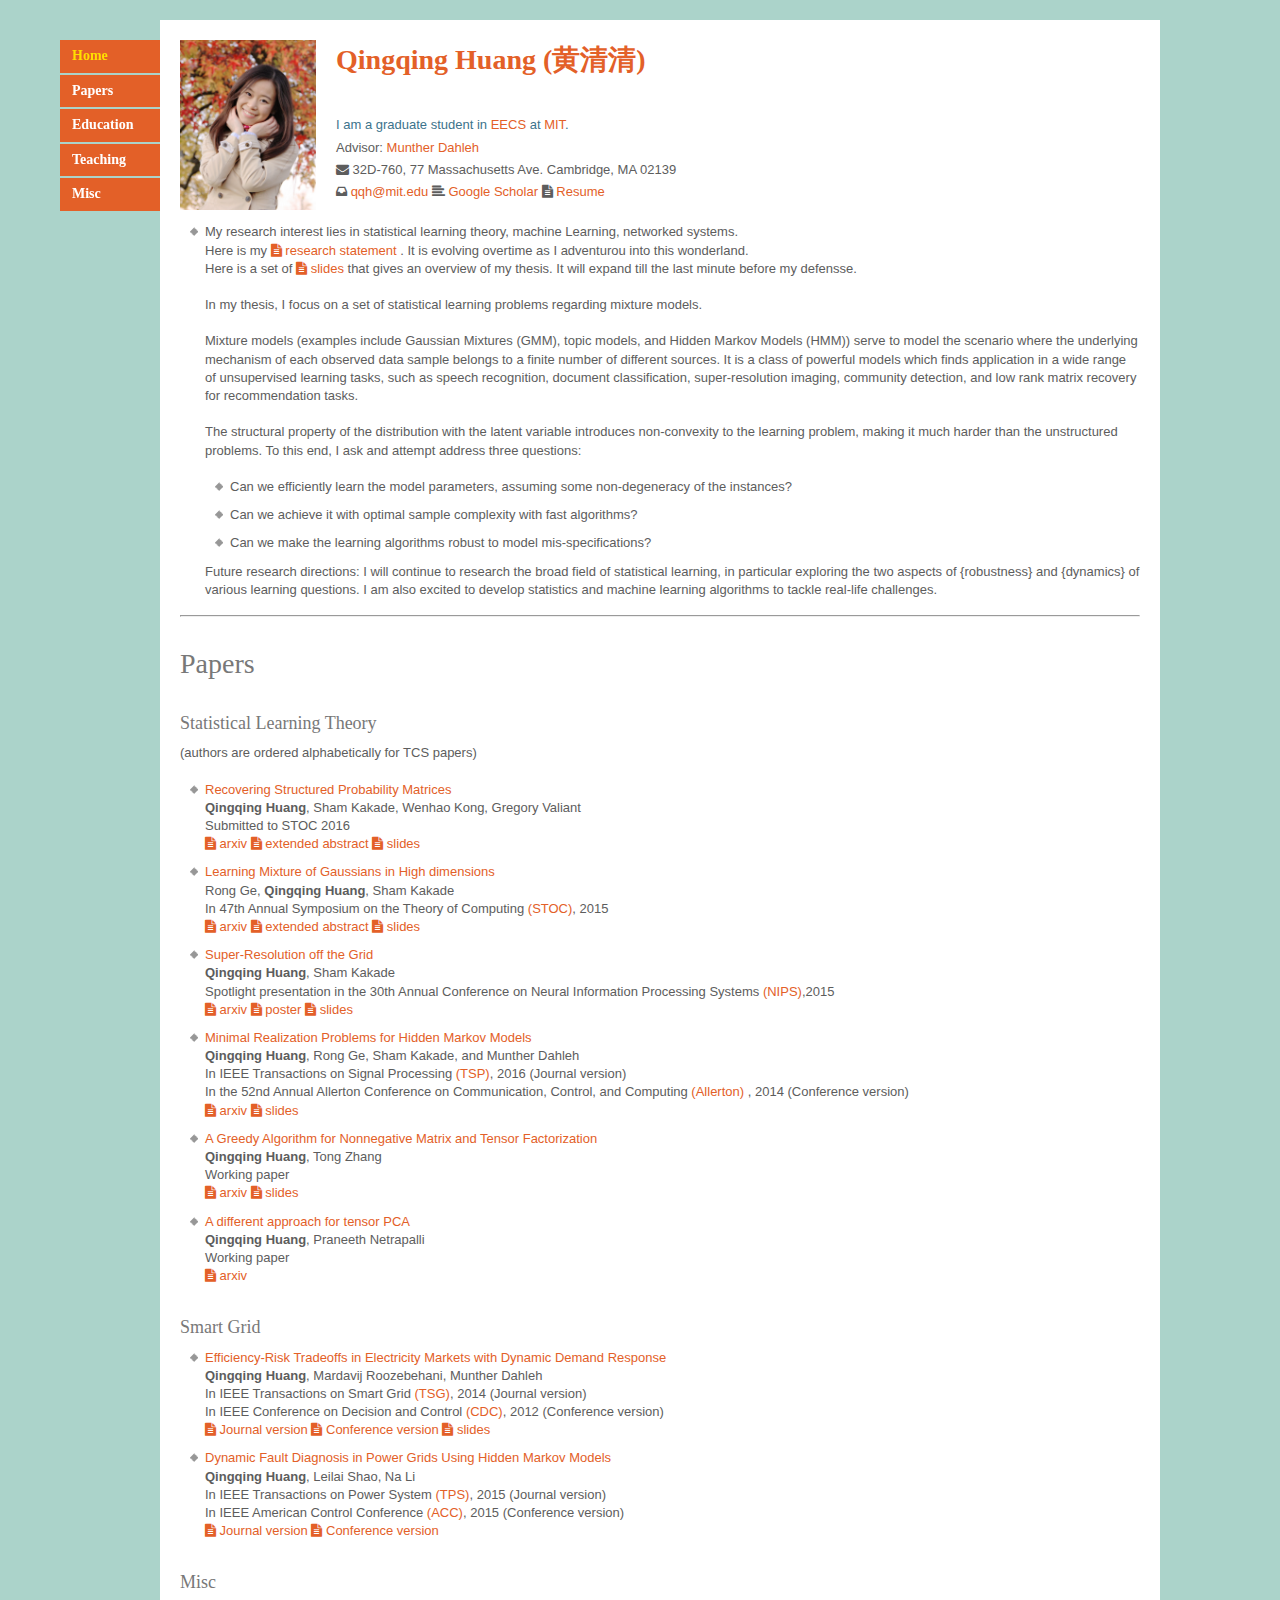
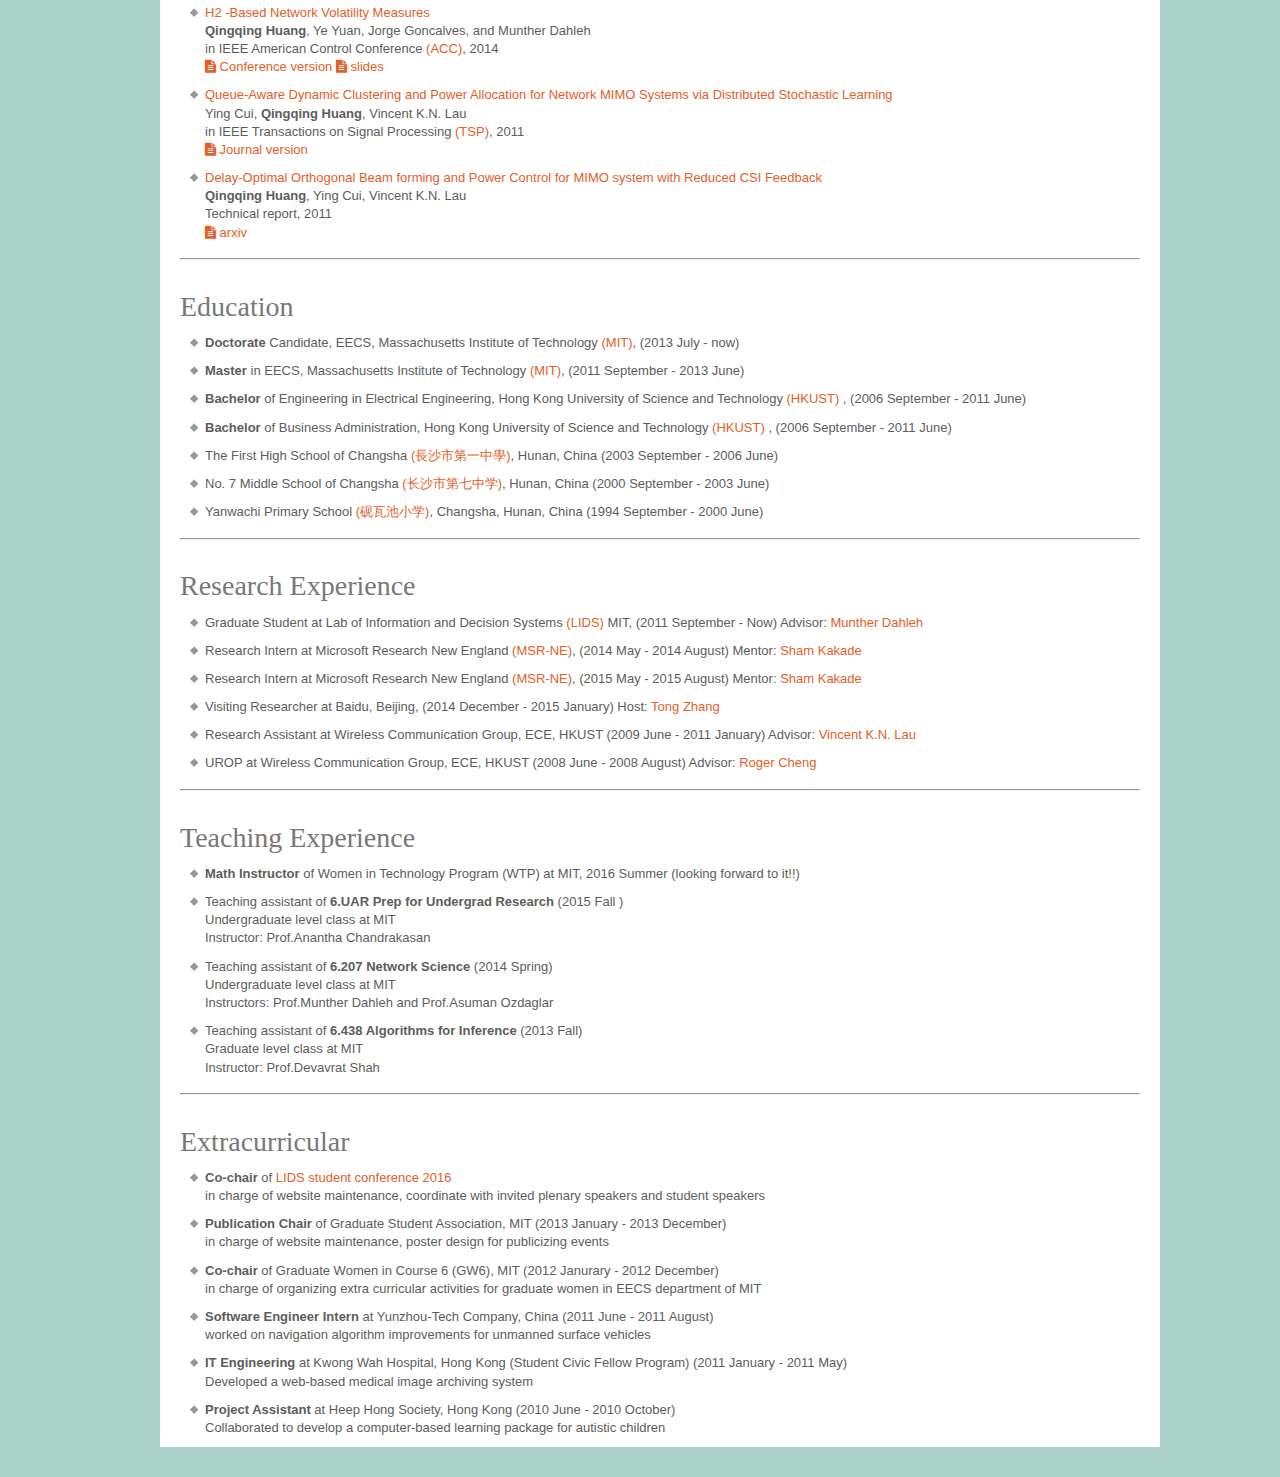
==== commit 2bd5a07e: "q" ====
--- a/index.html
+++ b/index.html
@@ -133,7 +133,7 @@
     <a href="files/rank2-no-appendix.pdf">
       <i class="fa fa-file-text"></i> extended abstract
     </a>
-    <a href="http://arxiv.org/abs/">
+    <a href="files/qq_ITA2016_slides_splits.pdf">
       <i class="fa fa-file-text"></i> slides
     </a>
   </li>
@@ -390,7 +390,11 @@
     <h1>Teaching Experience</h1>
 
     <ul>
-      <li>
+  <li> <b>Math Instructor </b> of Women in Technology Program (WTP) at MIT, 2016 Summer (looking
+    forward to it!!)
+    </li>
+
+  <li>
        Teaching assistant of <b>6.UAR Prep for Undergrad Research</b> (2015 Fall )
        <br>
        Undergraduate level class at MIT
@@ -425,9 +429,6 @@
 <div id="misc">
 <h1>Extracurricular</h1>
 <ul>
-  <li> <b>Math Instructor </b> of Women in Technology Program (WTP) at MIT, 2016 Summer (looking
-    forward to it!)
-    </li>
   <li> <b>Co-chair</b> of <a href="http://lidsconf.mit.edu/2016/">LIDS student conference 2016</a>
   <br> in charge of website maintenance, coordinate with invited plenary speakers and student
   speakers
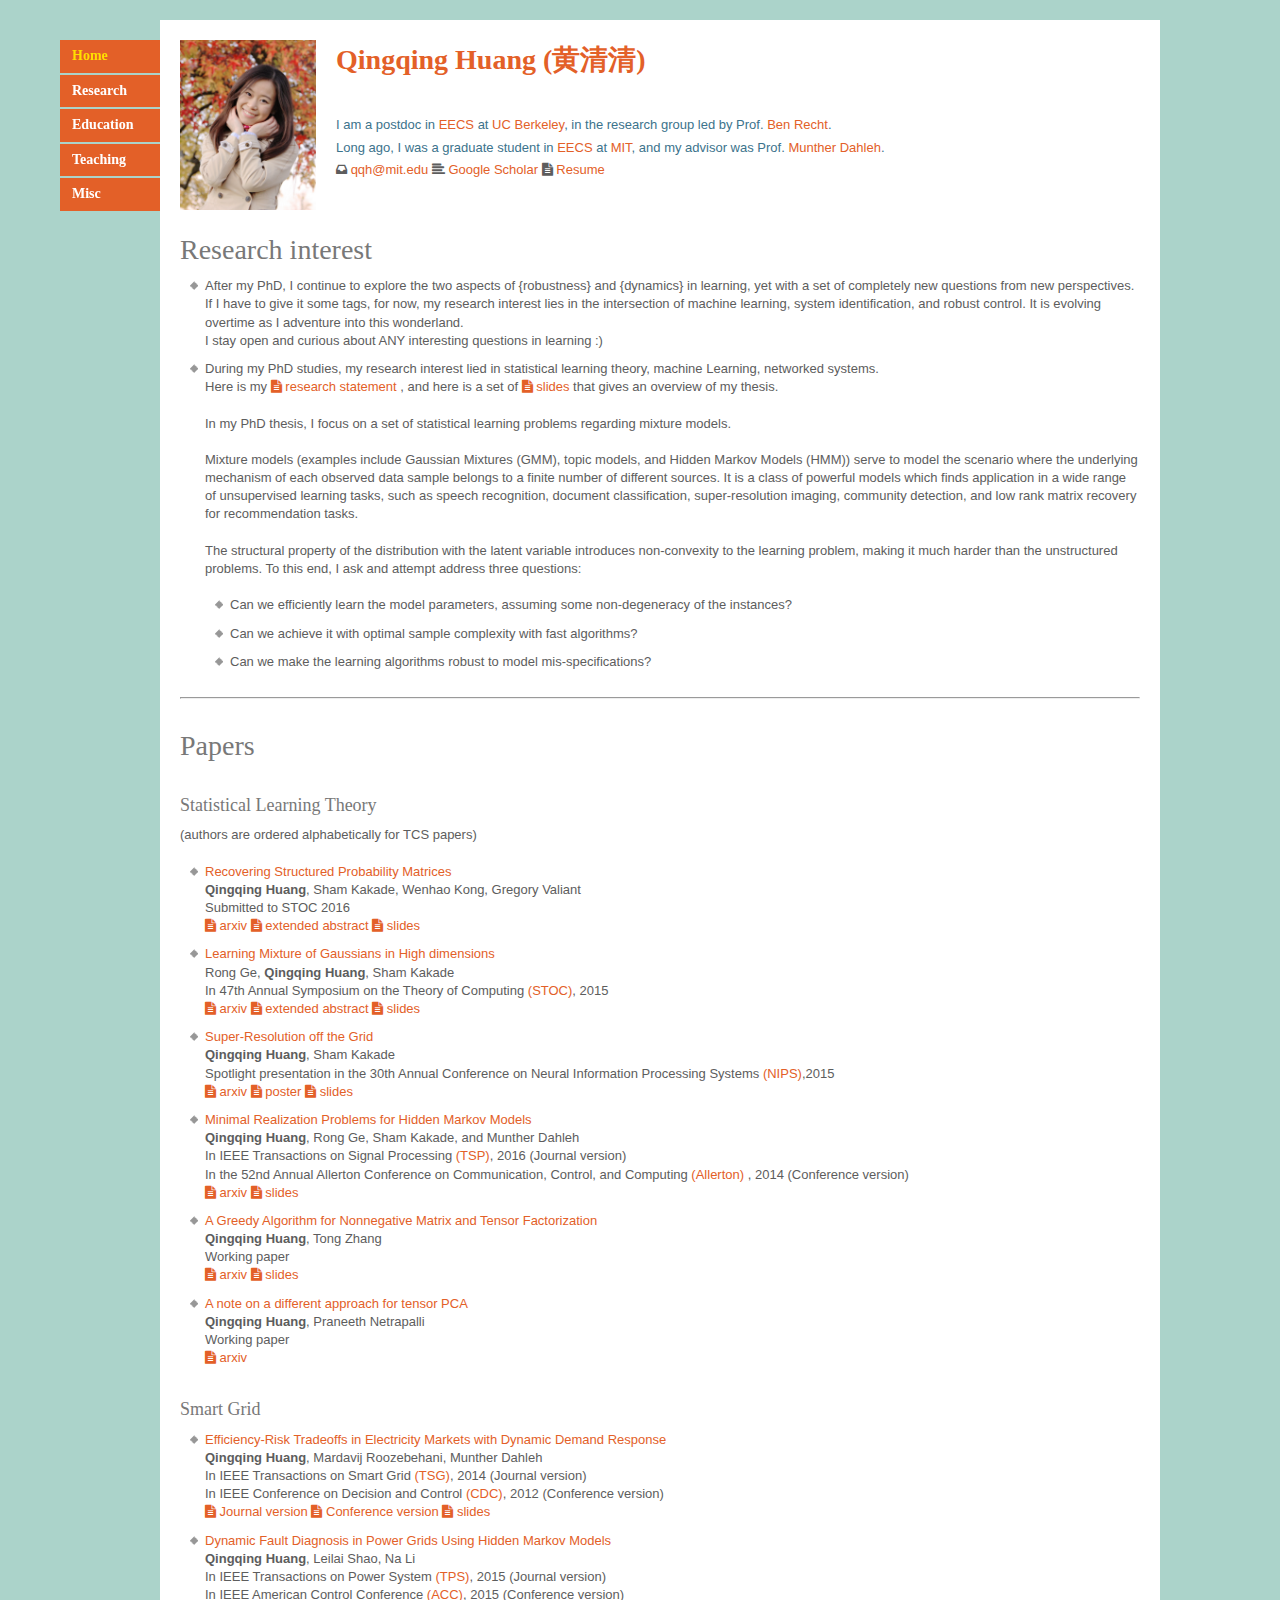
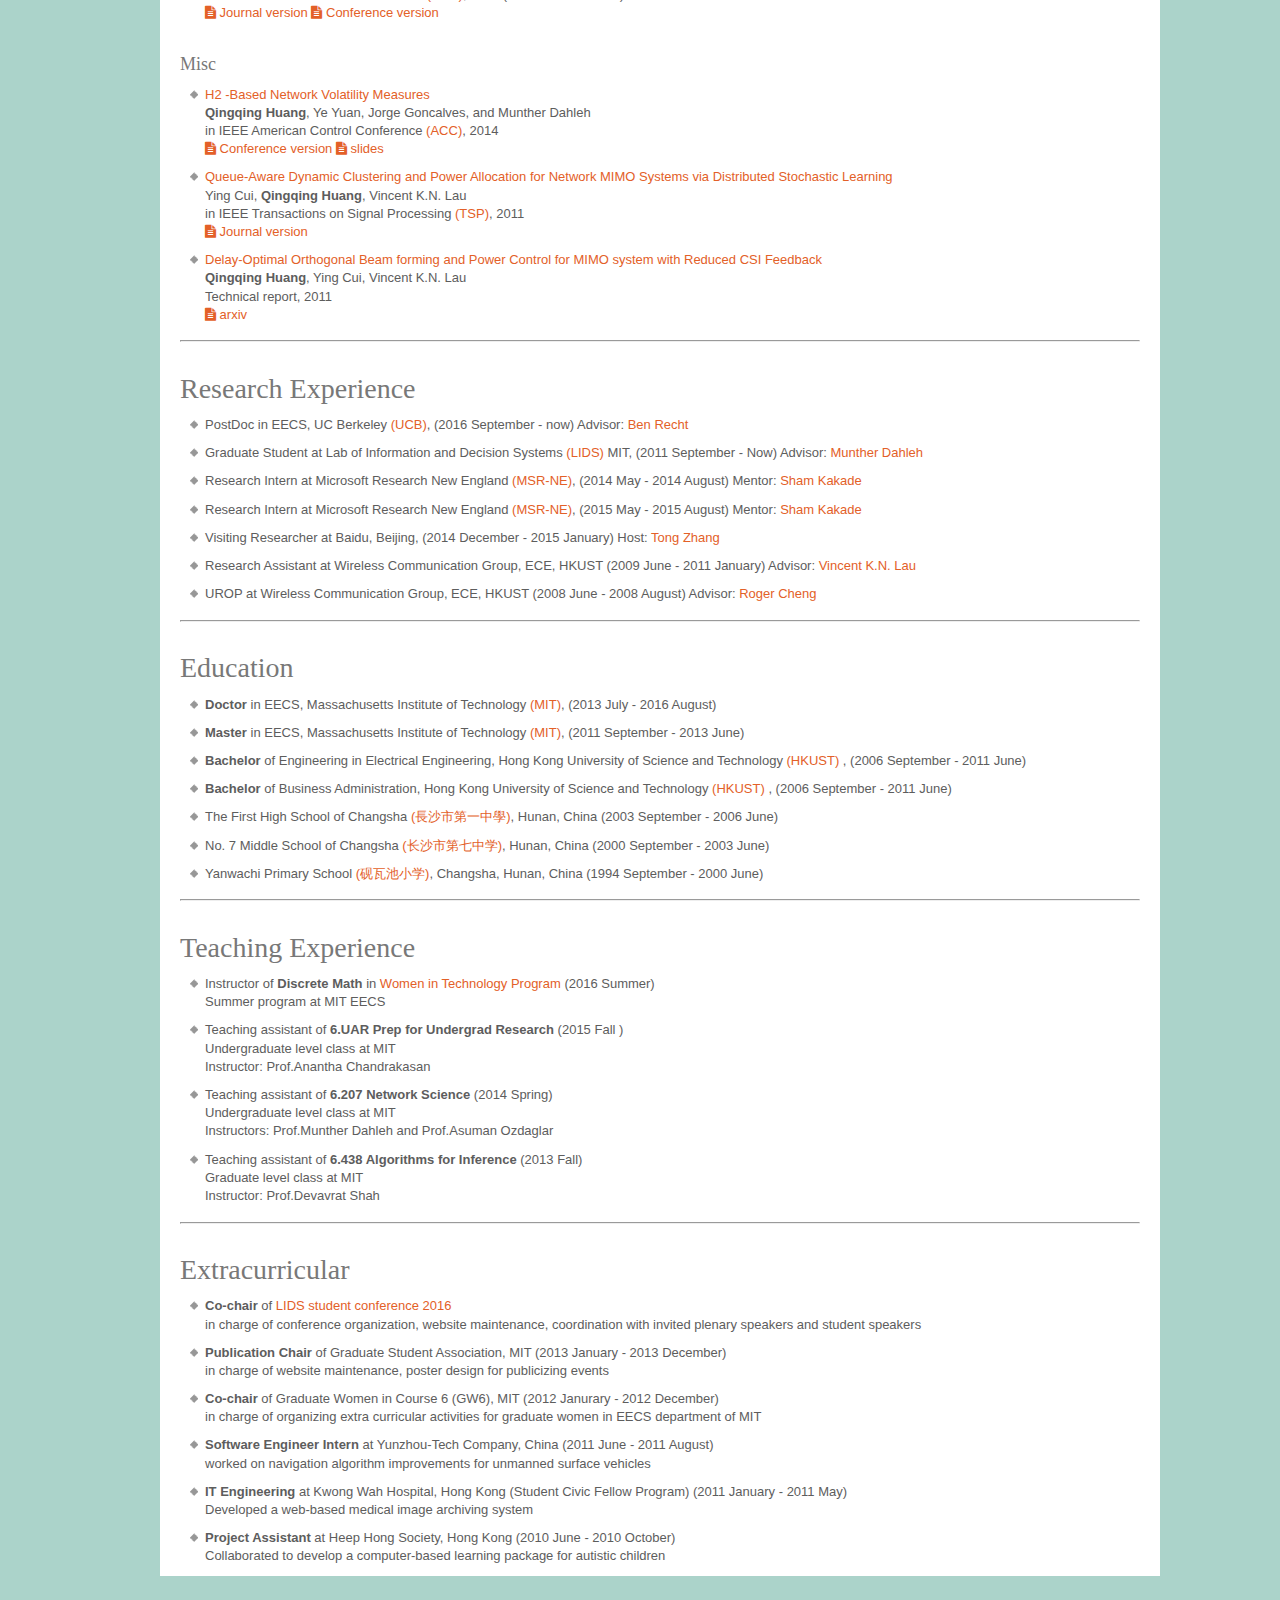
==== commit c01dc1ee: "q" ====
--- a/index.html
+++ b/index.html
@@ -18,7 +18,7 @@
 <ol id="nav">
     <li><a class="selected" href="./index.html" title="Home">Home</a></li>
     <!-- <li><a href="#res" title="Research Interests">Research</a></li> -->
-    <li><a href="#pub" title="Papers">Papers</a></li>
+    <li><a href="#pub" title="Papers">Research</a></li>
     <li><a href="#edu" title="Education">Education</a></li>
     <!--li><a href="#research" title="Research">Research</a></li-->
     <li><a href="#tea" title="Teaching">Teaching</a></li>
@@ -35,13 +35,24 @@
 	  Huang (黄清清) </a></h1>
   <br>
   </br>
-<p>      <em> I am a graduate student in
+
+    <p>
+    <em>  I am a postdoc in
+  <a href="http://www.eecs.berkeley.edu">EECS</a> at
+  <a href="http://web.berkeley.edu/">UC Berkeley</a>, in the research group led
+  by Prof. <a href="https://people.eecs.berkeley.edu/~brecht/">Ben Recht</a>.
+    </em>
+ </p>
+
+  <p>
+    <em> Long ago, I was a graduate student in
   <a href="http://www.eecs.mit.edu">EECS</a> at
-  <a href="http://web.mit.edu/">MIT</a>.
-</em>
-</p>
-<p> Advisor: <a href="https://dahleh.lids.mit.edu/">Munther Dahleh</a>
-<p> <i class="fa fa-envelope"></i> 32D-760, 77 Massachusetts Ave. Cambridge, MA 02139</p>
+  <a href="http://web.mit.edu/">MIT</a>, and my advisor was Prof.  <a href="https://dahleh.lids.mit.edu/">Munther Dahleh</a>.
+    </em>
+ </p>
+
+  <!--<p> <i class="fa fa-envelope"></i> 32D-760, 77 Massachusetts Ave. Cambridge, MA 02139</p>-->
+
 <p>
   <i class="fa fa-inbox"></i> <a href="mailto:qqh@mit.edu">qqh@mit.edu</a>
   <i class="fa fa-align-left"></i>
@@ -60,25 +71,43 @@
 <!--a name="about"></a>
     <h1> About me </h1-->
 
+
+
+
 <div id="about">
-    <ul>
-<li>
-   My research interest lies in statistical learning theory, machine Learning, networked systems.
+
+<h1>Research interest</h1>
+
+
+<div id="about">
+  <ul>
+    <li>
+  After my PhD, I continue to explore the two aspects of {robustness} and {dynamics} in learning,
+  yet with a set of completely new questions from new perspectives. If I have to give it some tags,
+  for now, my research interest lies in the intersection of machine learning, system identification,
+  and robust control.  It is evolving overtime as I adventure into this wonderland.
+<br>
+  I stay open and curious about ANY interesting questions in learning :)
+        </li>
+
+<!--Future research directions: I will continue to research the broad field of statistical learning,
+  in particular exploring the two aspects of {robustness} and {dynamics} of various learning
+  questions.  I am also excited to develop statistics and machine learning algorithms to tackle
+  real-life challenges.-->
+
+<li> During my PhD studies, my research interest lied in statistical learning theory, machine
+Learning, networked systems.
    <br>
    Here is my  <a href="files/qq_2016researchStat.pdf">
       <i class="fa fa-file-text"></i> research statement
-    </a>. It is evolving overtime as I adventurou into this wonderland.
- <br>
-Here is a set of <a href="files/qq_2016_specMix_slides.pdf">
-      <i class="fa fa-file-text"></i> slides
-    </a> that gives an overview of my thesis. It will expand till the last minute before my
-    defensse.
- <br><br>
-In my thesis, I focus on a set of statistical learning problems regarding mixture models.
- <br><br>
-  Mixture models (examples include Gaussian Mixtures (GMM), topic models, and Hidden
-  Markov Models (HMM)) serve to model the scenario where the underlying mechanism of each
-  observed data sample belongs to a finite number of different sources.
+    </a>, and here is a set of <a href="files/qq_defense-2016-May-27.pdf">
+      <i class="fa fa-file-text"></i> slides
+    </a> that gives an overview of my thesis.
+ <br><br> In my PhD thesis, I focus on a set of statistical learning problems regarding mixture
+models.
+ <br><br> Mixture models (examples include Gaussian Mixtures (GMM), topic models, and Hidden Markov
+  Models (HMM)) serve to model the scenario where the underlying mechanism of each observed data
+  sample belongs to a finite number of different sources.
 
   It is a class of powerful models which finds application in a wide range of unsupervised
   learning tasks, such as speech recognition, document classification, super-resolution
@@ -96,12 +125,6 @@
     <li>Can we make the learning algorithms robust to model mis-specifications?
 </ul>
 
-  Future research directions: I will continue to research the broad field of statistical learning,
-  in particular exploring the two aspects of {robustness} and {dynamics} of various learning
-  questions.  I am also excited to develop statistics and machine learning algorithms to tackle
-  real-life challenges.
-
-
 </div>
 
 <hr>
@@ -223,7 +246,7 @@
 
   <li>
     <a href="https://arxiv.org/">
-    A different approach for tensor PCA
+    A  note on a different approach for tensor PCA
     </a>
     <br>
     <b>Qingqing Huang</b>, Praneeth Netrapalli
@@ -335,30 +358,7 @@
 </div>
 
 <!--%%%%%%%%%%%%%%%%%%%%%%%%%%%%%%-->
-<hr>
-<a name="edu"></a>
-<div id="edu">
-  <h1>Education</h1>
-
-<ul>
-<li> <b>Doctorate</b> Candidate, EECS, Massachusetts Institute of
-Technology <a href="http://web.mit.edu/">(MIT)</a>, (2013 July - now) </li>
-<li> <b>Master</b> in EECS,  Massachusetts Institute of Technology <a href="http://web.mit.edu/">(MIT)</a>, (2011 September -  2013 June) </li>
-<li> <b>Bachelor</b> of Engineering in Electrical Engineering, Hong Kong University of Science and
-  Technology <a href="http://www.ust.hk/">(HKUST) </a>, (2006 September - 2011 June) </li>
-<li> <b>Bachelor</b> of Business Administration, Hong Kong University of Science and
-  Technology <a href="http://www.ust.hk/">(HKUST) </a>, (2006 September - 2011 June) </li>
-<li> The First High School of
-Changsha <a href="https://en.wikipedia.org/wiki/First_High_School_of_Changsha">(長沙市第一中學)</a>,
-Hunan, China (2003 September - 2006 June) </li>
-<li> No. 7 Middle School of
-Changsha <a href="http://baike.baidu.com/link?url=Zm100VGWMUFw_1aSWpwnxsl2UE1ACDmVEV5lnUfFij1FzQ8gryQTc6umRkgSWMKjh9SNosDqnogUpIvas8oL0q">(长沙市第七中学)</a>, Hunan, China (2000 September - 2003 June) </li>
-<li> Yanwachi Primary
-    School <a href="http://baike.baidu.com/link?url=tQRfsB8DYQ25FQWOVFQgCIwB8uKXf5atN0h38_9xCYa3HZNQPXxjYbVwkDiTAWwDlWBhxMaJGAJ9Ppos20b4xq">(砚瓦池小学)</a>, Changsha, Hunan, China (1994 September - 2000 June)</li>
-</ul>
-
-
-</div>
+
 
 
 <hr>
@@ -366,6 +366,9 @@
 <div id="research">
 <h1>Research Experience</h1>
 <ul>
+  <li> PostDoc in EECS, UC Berkeley <a href="http://www.berkeley.edu/">(UCB)</a>, (2016
+    September - now)  Advisor:  <a href="https://people.eecs.berkeley.edu/~brecht/">Ben Recht</a>
+  </li>
   <li> Graduate Student at Lab of Information and Decision Systems <a href="https://lids.mit.edu/">(LIDS)</a> MIT, (2011
   September - Now) Advisor: <a href="https://dahleh.lids.mit.edu/">Munther Dahleh</a></li>
   <li> Research Intern at Microsoft Research New
@@ -384,14 +387,43 @@
 </div>
 
 
+
+<hr>
+<a name="edu"></a>
+<div id="edu">
+  <h1>Education</h1>
+
+  <ul>
+<li> <b>Doctor</b> in EECS, Massachusetts Institute of
+Technology <a href="http://web.mit.edu/">(MIT)</a>, (2013 July - 2016 August) </li>
+<li> <b>Master</b> in EECS,  Massachusetts Institute of Technology <a href="http://web.mit.edu/">(MIT)</a>, (2011 September -  2013 June) </li>
+<li> <b>Bachelor</b> of Engineering in Electrical Engineering, Hong Kong University of Science and
+  Technology <a href="http://www.ust.hk/">(HKUST) </a>, (2006 September - 2011 June) </li>
+<li> <b>Bachelor</b> of Business Administration, Hong Kong University of Science and
+  Technology <a href="http://www.ust.hk/">(HKUST) </a>, (2006 September - 2011 June) </li>
+<li> The First High School of
+Changsha <a href="https://en.wikipedia.org/wiki/First_High_School_of_Changsha">(長沙市第一中學)</a>,
+Hunan, China (2003 September - 2006 June) </li>
+<li> No. 7 Middle School of
+Changsha <a href="http://baike.baidu.com/link?url=Zm100VGWMUFw_1aSWpwnxsl2UE1ACDmVEV5lnUfFij1FzQ8gryQTc6umRkgSWMKjh9SNosDqnogUpIvas8oL0q">(长沙市第七中学)</a>, Hunan, China (2000 September - 2003 June) </li>
+<li> Yanwachi Primary
+    School <a href="http://baike.baidu.com/link?url=tQRfsB8DYQ25FQWOVFQgCIwB8uKXf5atN0h38_9xCYa3HZNQPXxjYbVwkDiTAWwDlWBhxMaJGAJ9Ppos20b4xq">(砚瓦池小学)</a>, Changsha, Hunan, China (1994 September - 2000 June)</li>
+</ul>
+
+
+</div>
+
+
 <hr>
 <a name="tea"></a>
 <div id="teaching">
     <h1>Teaching Experience</h1>
 
     <ul>
-  <li> <b>Math Instructor </b> of Women in Technology Program (WTP) at MIT, 2016 Summer (looking
-    forward to it!!)
+      <li> Instructor of <b> Discrete Math </b> in <a href="http://wtp.mit.edu/"> Women in
+      Technology Program </a> (2016 Summer)
+        <br>
+          Summer program at MIT EECS
     </li>
 
   <li>
@@ -430,8 +462,8 @@
 <h1>Extracurricular</h1>
 <ul>
   <li> <b>Co-chair</b> of <a href="http://lidsconf.mit.edu/2016/">LIDS student conference 2016</a>
-  <br> in charge of website maintenance, coordinate with invited plenary speakers and student
-  speakers
+  <br> in charge of conference organization, website maintenance, coordination with invited plenary
+  speakers and student speakers
    </li>
   <li> <b>Publication Chair</b> of Graduate Student Association, MIT (2013 January - 2013 December)
     <br>
